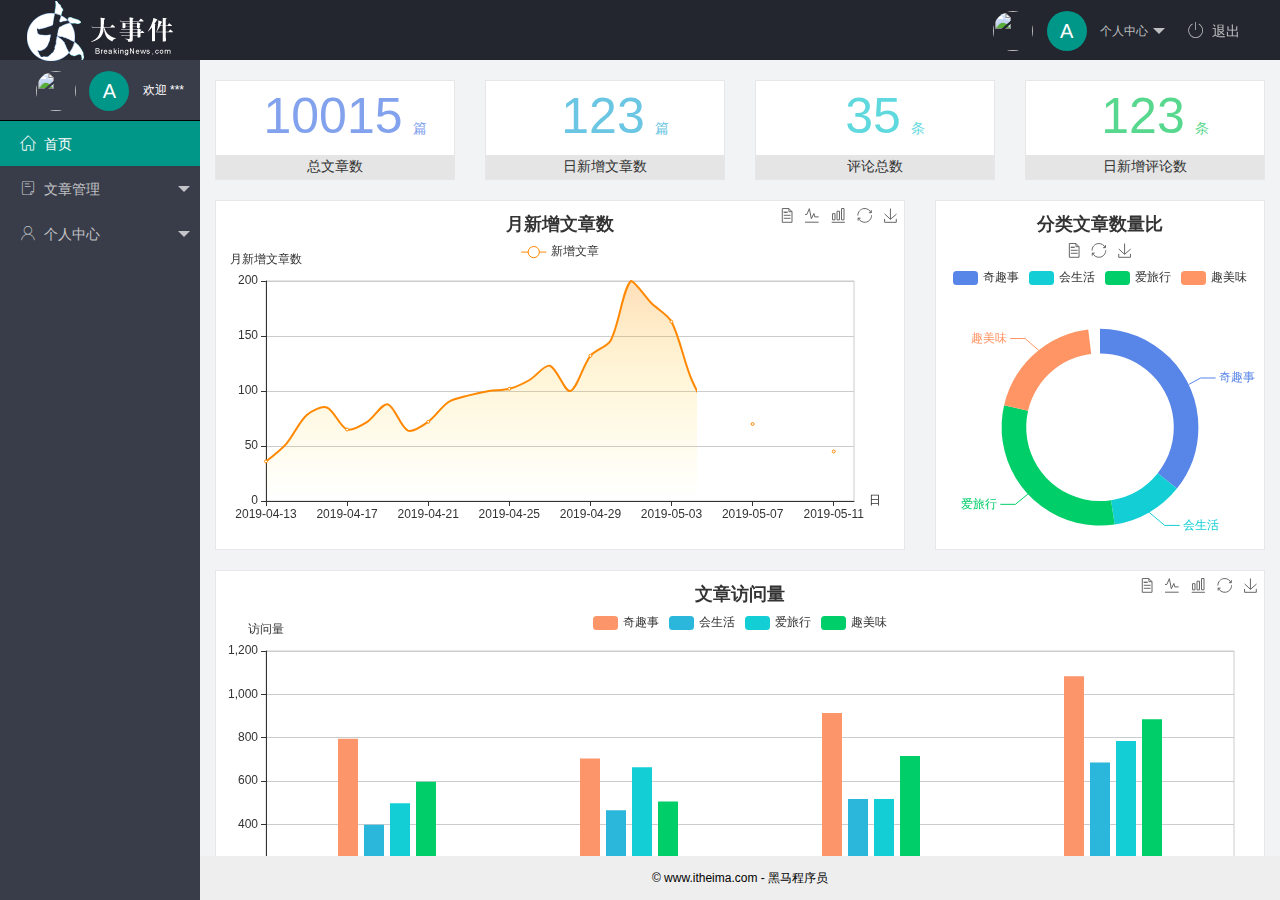
==== index.html @ 0e28cb12 "主页功能完成" ====
<!DOCTYPE html>
<html lang="en">

<head>
    <meta charset="UTF-8">
    <meta name="viewport" content="width=device-width, initial-scale=1.0">
    <title>后台主页</title>
    <link rel="stylesheet" href="/assets/lib/layui/css/layui.css">
    <!-- 导入第三方图标库 -->
    <link rel="stylesheet" href="/assets/fonts/iconfont.css">
    <!-- 本页面的css -->
    <link rel="stylesheet" href="/assets/css/index.css">

</head>

<body class="layui-layout-body">
    <div class="layui-layout layui-layout-admin">
        <div class="layui-header">
            <div class="layui-logo">
                <img src="/assets/images/logo.png" alt="">
            </div>
            <!-- 头部区域（可配合layui已有的水平导航） -->
            <ul class="layui-nav layui-layout-right">
                <li class="layui-nav-item">
                    <!-- 顶部头像 -->
                    <a href="javascript:;" class="userinfo">
                        <img src="http://t.cn/RCzsdCq" class="layui-nav-img">
                        <span class="text-avatar">A</span>
                        个人中心
                    </a>
                    <dl class="layui-nav-child">
                        <dd><a href="">基本资料</a></dd>
                        <dd><a href="">更换头像</a></dd>
                        <dd><a href="">重置密码</a></dd>
                    </dl>
                </li>
                <li class="layui-nav-item"><a href="javascript:;" id="btnLogout"><span class="iconfont icon-tuichu"></span>退出</a></li>
            </ul>
        </div>

        <div class="layui-side layui-bg-black">
            <div class="layui-side-scroll">
                <!-- 侧边栏头像 -->
                <div class="userinfo">
                    <img src="http://t.cn/RCzsdCq" class="layui-nav-img">
                    <span class="text-avatar">A</span>
                    <span id="welcome">欢迎 ***</span>
                </div>
                <!-- 左侧导航区域（可配合layui已有的垂直导航） -->
                <ul class="layui-nav layui-nav-tree" lay-shrink ="all">
                    <li class="layui-nav-item layui-this"><a href="/home/dashboard.html" target="fm"><span class="iconfont icon-home"></span>首页</a></li>
                    <li class="layui-nav-item">
                        <a class="" href="javascript:;"><span class="iconfont icon-16"></span>文章管理</a>
                        <dl class="layui-nav-child">
                            <dd><a href="javascript:;"><i class="layui-icon layui-icon-app"></i> 文章类别</a></dd>
                            <dd><a href="javascript:;"><i class="layui-icon layui-icon-app"></i> 文章列表</a></dd>
                            <dd><a href="javascript:;"><i class="layui-icon layui-icon-app"></i> 发布文章</a></dd>
                        </dl>
                    </li>
                    <li class="layui-nav-item">
                        <a href="javascript:;"><span class="iconfont icon-user"></span>个人中心</a>
                        <dl class="layui-nav-child">
                            <dd><a href="javascript:;"><i class="layui-icon layui-icon-app"></i> 基本资料</a></dd>
                            <dd><a href="javascript:;"><i class="layui-icon layui-icon-app"></i> 更换头像</a></dd>
                            <dd><a href="javascript:;"><i class="layui-icon layui-icon-app"></i> 重置密码</a></dd>
                        </dl>
                    </li>
                </ul>
            </div>
        </div>

        <div class="layui-body">
            <!-- 内容主体区域 -->
            <iframe src="/home/dashboard.html" frameborder="0" name="fm"></iframe>
        </div>

        <div class="layui-footer">
            <!-- 底部固定区域 -->

            © www.itheima.com - 黑马程序员
        </div>
    </div>
    <!-- 引入自己的layui.all.js -->
    <script src="/assets/lib/layui/layui.all.js"></script>
    <!-- 引入jQuery -->
    <script src="/assets/lib/jquery.js"></script>
    <!-- 引入baseAPI.js -->
    <script src="/assets/js/baseAPI.js"></script>
    <!-- 引入本页面的js -->
    <script src="/assets/js/index.js"></script>
</body>

</html>
---- assets/lib/layui/css/layui.css ----
/** layui-v2.5.5 MIT License By https://www.layui.com */
 .layui-inline,img{display:inline-block;vertical-align:middle}h1,h2,h3,h4,h5,h6{font-weight:400}.layui-edge,.layui-header,.layui-inline,.layui-main{position:relative}.layui-body,.layui-edge,.layui-elip{overflow:hidden}.layui-btn,.layui-edge,.layui-inline,img{vertical-align:middle}.layui-btn,.layui-disabled,.layui-icon,.layui-unselect{-moz-user-select:none;-webkit-user-select:none;-ms-user-select:none}.layui-elip,.layui-form-checkbox span,.layui-form-pane .layui-form-label{text-overflow:ellipsis;white-space:nowrap}.layui-breadcrumb,.layui-tree-btnGroup{visibility:hidden}blockquote,body,button,dd,div,dl,dt,form,h1,h2,h3,h4,h5,h6,input,li,ol,p,pre,td,textarea,th,ul{margin:0;padding:0;-webkit-tap-highlight-color:rgba(0,0,0,0)}a:active,a:hover{outline:0}img{border:none}li{list-style:none}table{border-collapse:collapse;border-spacing:0}h4,h5,h6{font-size:100%}button,input,optgroup,option,select,textarea{font-family:inherit;font-size:inherit;font-style:inherit;font-weight:inherit;outline:0}pre{white-space:pre-wrap;white-space:-moz-pre-wrap;white-space:-pre-wrap;white-space:-o-pre-wrap;word-wrap:break-word}body{line-height:24px;font:14px Helvetica Neue,Helvetica,PingFang SC,Tahoma,Arial,sans-serif}hr{height:1px;margin:10px 0;border:0;clear:both}a{color:#333;text-decoration:none}a:hover{color:#777}a cite{font-style:normal;*cursor:pointer}.layui-border-box,.layui-border-box *{box-sizing:border-box}.layui-box,.layui-box *{box-sizing:content-box}.layui-clear{clear:both;*zoom:1}.layui-clear:after{content:'\20';clear:both;*zoom:1;display:block;height:0}.layui-inline{*display:inline;*zoom:1}.layui-edge{display:inline-block;width:0;height:0;border-width:6px;border-style:dashed;border-color:transparent}.layui-edge-top{top:-4px;border-bottom-color:#999;border-bottom-style:solid}.layui-edge-right{border-left-color:#999;border-left-style:solid}.layui-edge-bottom{top:2px;border-top-color:#999;border-top-style:solid}.layui-edge-left{border-right-color:#999;border-right-style:solid}.layui-disabled,.layui-disabled:hover{color:#d2d2d2!important;cursor:not-allowed!important}.layui-circle{border-radius:100%}.layui-show{display:block!important}.layui-hide{display:none!important}@font-face{font-family:layui-icon;src:url(../font/iconfont.eot?v=250);src:url(../font/iconfont.eot?v=250#iefix) format('embedded-opentype'),url(../font/iconfont.woff2?v=250) format('woff2'),url(../font/iconfont.woff?v=250) format('woff'),url(../font/iconfont.ttf?v=250) format('truetype'),url(../font/iconfont.svg?v=250#layui-icon) format('svg')}.layui-icon{font-family:layui-icon!important;font-size:16px;font-style:normal;-webkit-font-smoothing:antialiased;-moz-osx-font-smoothing:grayscale}.layui-icon-reply-fill:before{content:"\e611"}.layui-icon-set-fill:before{content:"\e614"}.layui-icon-menu-fill:before{content:"\e60f"}.layui-icon-search:before{content:"\e615"}.layui-icon-share:before{content:"\e641"}.layui-icon-set-sm:before{content:"\e620"}.layui-icon-engine:before{content:"\e628"}.layui-icon-close:before{content:"\1006"}.layui-icon-close-fill:before{content:"\1007"}.layui-icon-chart-screen:before{content:"\e629"}.layui-icon-star:before{content:"\e600"}.layui-icon-circle-dot:before{content:"\e617"}.layui-icon-chat:before{content:"\e606"}.layui-icon-release:before{content:"\e609"}.layui-icon-list:before{content:"\e60a"}.layui-icon-chart:before{content:"\e62c"}.layui-icon-ok-circle:before{content:"\1005"}.layui-icon-layim-theme:before{content:"\e61b"}.layui-icon-table:before{content:"\e62d"}.layui-icon-right:before{content:"\e602"}.layui-icon-left:before{content:"\e603"}.layui-icon-cart-simple:before{content:"\e698"}.layui-icon-face-cry:before{content:"\e69c"}.layui-icon-face-smile:before{content:"\e6af"}.layui-icon-survey:before{content:"\e6b2"}.layui-icon-tree:before{content:"\e62e"}.layui-icon-upload-circle:before{content:"\e62f"}.layui-icon-add-circle:before{content:"\e61f"}.layui-icon-download-circle:before{content:"\e601"}.layui-icon-templeate-1:before{content:"\e630"}.layui-icon-util:before{content:"\e631"}.layui-icon-face-surprised:before{content:"\e664"}.layui-icon-edit:before{content:"\e642"}.layui-icon-speaker:before{content:"\e645"}.layui-icon-down:before{content:"\e61a"}.layui-icon-file:before{content:"\e621"}.layui-icon-layouts:before{content:"\e632"}.layui-icon-rate-half:before{content:"\e6c9"}.layui-icon-add-circle-fine:before{content:"\e608"}.layui-icon-prev-circle:before{content:"\e633"}.layui-icon-read:before{content:"\e705"}.layui-icon-404:before{content:"\e61c"}.layui-icon-carousel:before{content:"\e634"}.layui-icon-help:before{content:"\e607"}.layui-icon-code-circle:before{content:"\e635"}.layui-icon-water:before{content:"\e636"}.layui-icon-username:before{content:"\e66f"}.layui-icon-find-fill:before{content:"\e670"}.layui-icon-about:before{content:"\e60b"}.layui-icon-location:before{content:"\e715"}.layui-icon-up:before{content:"\e619"}.layui-icon-pause:before{content:"\e651"}.layui-icon-date:before{content:"\e637"}.layui-icon-layim-uploadfile:before{content:"\e61d"}.layui-icon-delete:before{content:"\e640"}.layui-icon-play:before{content:"\e652"}.layui-icon-top:before{content:"\e604"}.layui-icon-friends:before{content:"\e612"}.layui-icon-refresh-3:before{content:"\e9aa"}.layui-icon-ok:before{content:"\e605"}.layui-icon-layer:before{content:"\e638"}.layui-icon-face-smile-fine:before{content:"\e60c"}.layui-icon-dollar:before{content:"\e659"}.layui-icon-group:before{content:"\e613"}.layui-icon-layim-download:before{content:"\e61e"}.layui-icon-picture-fine:before{content:"\e60d"}.layui-icon-link:before{content:"\e64c"}.layui-icon-diamond:before{content:"\e735"}.layui-icon-log:before{content:"\e60e"}.layui-icon-rate-solid:before{content:"\e67a"}.layui-icon-fonts-del:before{content:"\e64f"}.layui-icon-unlink:before{content:"\e64d"}.layui-icon-fonts-clear:before{content:"\e639"}.layui-icon-triangle-r:before{content:"\e623"}.layui-icon-circle:before{content:"\e63f"}.layui-icon-radio:before{content:"\e643"}.layui-icon-align-center:before{content:"\e647"}.layui-icon-align-right:before{content:"\e648"}.layui-icon-align-left:before{content:"\e649"}.layui-icon-loading-1:before{content:"\e63e"}.layui-icon-return:before{content:"\e65c"}.layui-icon-fonts-strong:before{content:"\e62b"}.layui-icon-upload:before{content:"\e67c"}.layui-icon-dialogue:before{content:"\e63a"}.layui-icon-video:before{content:"\e6ed"}.layui-icon-headset:before{content:"\e6fc"}.layui-icon-cellphone-fine:before{content:"\e63b"}.layui-icon-add-1:before{content:"\e654"}.layui-icon-face-smile-b:before{content:"\e650"}.layui-icon-fonts-html:before{content:"\e64b"}.layui-icon-form:before{content:"\e63c"}.layui-icon-cart:before{content:"\e657"}.layui-icon-camera-fill:before{content:"\e65d"}.layui-icon-tabs:before{content:"\e62a"}.layui-icon-fonts-code:before{content:"\e64e"}.layui-icon-fire:before{content:"\e756"}.layui-icon-set:before{content:"\e716"}.layui-icon-fonts-u:before{content:"\e646"}.layui-icon-triangle-d:before{content:"\e625"}.layui-icon-tips:before{content:"\e702"}.layui-icon-picture:before{content:"\e64a"}.layui-icon-more-vertical:before{content:"\e671"}.layui-icon-flag:before{content:"\e66c"}.layui-icon-loading:before{content:"\e63d"}.layui-icon-fonts-i:before{content:"\e644"}.layui-icon-refresh-1:before{content:"\e666"}.layui-icon-rmb:before{content:"\e65e"}.layui-icon-home:before{content:"\e68e"}.layui-icon-user:before{content:"\e770"}.layui-icon-notice:before{content:"\e667"}.layui-icon-login-weibo:before{content:"\e675"}.layui-icon-voice:before{content:"\e688"}.layui-icon-upload-drag:before{content:"\e681"}.layui-icon-login-qq:before{content:"\e676"}.layui-icon-snowflake:before{content:"\e6b1"}.layui-icon-file-b:before{content:"\e655"}.layui-icon-template:before{content:"\e663"}.layui-icon-auz:before{content:"\e672"}.layui-icon-console:before{content:"\e665"}.layui-icon-app:before{content:"\e653"}.layui-icon-prev:before{content:"\e65a"}.layui-icon-website:before{content:"\e7ae"}.layui-icon-next:before{content:"\e65b"}.layui-icon-component:before{content:"\e857"}.layui-icon-more:before{content:"\e65f"}.layui-icon-login-wechat:before{content:"\e677"}.layui-icon-shrink-right:before{content:"\e668"}.layui-icon-spread-left:before{content:"\e66b"}.layui-icon-camera:before{content:"\e660"}.layui-icon-note:before{content:"\e66e"}.layui-icon-refresh:before{content:"\e669"}.layui-icon-female:before{content:"\e661"}.layui-icon-male:before{content:"\e662"}.layui-icon-password:before{content:"\e673"}.layui-icon-senior:before{content:"\e674"}.layui-icon-theme:before{content:"\e66a"}.layui-icon-tread:before{content:"\e6c5"}.layui-icon-praise:before{content:"\e6c6"}.layui-icon-star-fill:before{content:"\e658"}.layui-icon-rate:before{content:"\e67b"}.layui-icon-template-1:before{content:"\e656"}.layui-icon-vercode:before{content:"\e679"}.layui-icon-cellphone:before{content:"\e678"}.layui-icon-screen-full:before{content:"\e622"}.layui-icon-screen-restore:before{content:"\e758"}.layui-icon-cols:before{content:"\e610"}.layui-icon-export:before{content:"\e67d"}.layui-icon-print:before{content:"\e66d"}.layui-icon-slider:before{content:"\e714"}.layui-icon-addition:before{content:"\e624"}.layui-icon-subtraction:before{content:"\e67e"}.layui-icon-service:before{content:"\e626"}.layui-icon-transfer:before{content:"\e691"}.layui-main{width:1140px;margin:0 auto}.layui-header{z-index:1000;height:60px}.layui-header a:hover{transition:all .5s;-webkit-transition:all .5s}.layui-side{position:fixed;left:0;top:0;bottom:0;z-index:999;width:200px;overflow-x:hidden}.layui-side-scroll{position:relative;width:220px;height:100%;overflow-x:hidden}.layui-body{position:absolute;left:200px;right:0;top:0;bottom:0;z-index:998;width:auto;overflow-y:auto;box-sizing:border-box}.layui-layout-body{overflow:hidden}.layui-layout-admin .layui-header{background-color:#23262E}.layui-layout-admin .layui-side{top:60px;width:200px;overflow-x:hidden}.layui-layout-admin .layui-body{position:fixed;top:60px;bottom:44px}.layui-layout-admin .layui-main{width:auto;margin:0 15px}.layui-layout-admin .layui-footer{position:fixed;left:200px;right:0;bottom:0;height:44px;line-height:44px;padding:0 15px;background-color:#eee}.layui-layout-admin .layui-logo{position:absolute;left:0;top:0;width:200px;height:100%;line-height:60px;text-align:center;color:#009688;font-size:16px}.layui-layout-admin .layui-header .layui-nav{background:0 0}.layui-layout-left{position:absolute!important;left:200px;top:0}.layui-layout-right{position:absolute!important;right:0;top:0}.layui-container{position:relative;margin:0 auto;padding:0 15px;box-sizing:border-box}.layui-fluid{position:relative;margin:0 auto;padding:0 15px}.layui-row:after,.layui-row:before{content:'';display:block;clear:both}.layui-col-lg1,.layui-col-lg10,.layui-col-lg11,.layui-col-lg12,.layui-col-lg2,.layui-col-lg3,.layui-col-lg4,.layui-col-lg5,.layui-col-lg6,.layui-col-lg7,.layui-col-lg8,.layui-col-lg9,.layui-col-md1,.layui-col-md10,.layui-col-md11,.layui-col-md12,.layui-col-md2,.layui-col-md3,.layui-col-md4,.layui-col-md5,.layui-col-md6,.layui-col-md7,.layui-col-md8,.layui-col-md9,.layui-col-sm1,.layui-col-sm10,.layui-col-sm11,.layui-col-sm12,.layui-col-sm2,.layui-col-sm3,.layui-col-sm4,.layui-col-sm5,.layui-col-sm6,.layui-col-sm7,.layui-col-sm8,.layui-col-sm9,.layui-col-xs1,.layui-col-xs10,.layui-col-xs11,.layui-col-xs12,.layui-col-xs2,.layui-col-xs3,.layui-col-xs4,.layui-col-xs5,.layui-col-xs6,.layui-col-xs7,.layui-col-xs8,.layui-col-xs9{position:relative;display:block;box-sizing:border-box}.layui-col-xs1,.layui-col-xs10,.layui-col-xs11,.layui-col-xs12,.layui-col-xs2,.layui-col-xs3,.layui-col-xs4,.layui-col-xs5,.layui-col-xs6,.layui-col-xs7,.layui-col-xs8,.layui-col-xs9{float:left}.layui-col-xs1{width:8.33333333%}.layui-col-xs2{width:16.66666667%}.layui-col-xs3{width:25%}.layui-col-xs4{width:33.33333333%}.layui-col-xs5{width:41.66666667%}.layui-col-xs6{width:50%}.layui-col-xs7{width:58.33333333%}.layui-col-xs8{width:66.66666667%}.layui-col-xs9{width:75%}.layui-col-xs10{width:83.33333333%}.layui-col-xs11{width:91.66666667%}.layui-col-xs12{width:100%}.layui-col-xs-offset1{margin-left:8.33333333%}.layui-col-xs-offset2{margin-left:16.66666667%}.layui-col-xs-offset3{margin-left:25%}.layui-col-xs-offset4{margin-left:33.33333333%}.layui-col-xs-offset5{margin-left:41.66666667%}.layui-col-xs-offset6{margin-left:50%}.layui-col-xs-offset7{margin-left:58.33333333%}.layui-col-xs-offset8{margin-left:66.66666667%}.layui-col-xs-offset9{margin-left:75%}.layui-col-xs-offset10{margin-left:83.33333333%}.layui-col-xs-offset11{margin-left:91.66666667%}.layui-col-xs-offset12{margin-left:100%}@media screen and (max-width:768px){.layui-hide-xs{display:none!important}.layui-show-xs-block{display:block!important}.layui-show-xs-inline{display:inline!important}.layui-show-xs-inline-block{display:inline-block!important}}@media screen and (min-width:768px){.layui-container{width:750px}.layui-hide-sm{display:none!important}.layui-show-sm-block{display:block!important}.layui-show-sm-inline{display:inline!important}.layui-show-sm-inline-block{display:inline-block!important}.layui-col-sm1,.layui-col-sm10,.layui-col-sm11,.layui-col-sm12,.layui-col-sm2,.layui-col-sm3,.layui-col-sm4,.layui-col-sm5,.layui-col-sm6,.layui-col-sm7,.layui-col-sm8,.layui-col-sm9{float:left}.layui-col-sm1{width:8.33333333%}.layui-col-sm2{width:16.66666667%}.layui-col-sm3{width:25%}.layui-col-sm4{width:33.33333333%}.layui-col-sm5{width:41.66666667%}.layui-col-sm6{width:50%}.layui-col-sm7{width:58.33333333%}.layui-col-sm8{width:66.66666667%}.layui-col-sm9{width:75%}.layui-col-sm10{width:83.33333333%}.layui-col-sm11{width:91.66666667%}.layui-col-sm12{width:100%}.layui-col-sm-offset1{margin-left:8.33333333%}.layui-col-sm-offset2{margin-left:16.66666667%}.layui-col-sm-offset3{margin-left:25%}.layui-col-sm-offset4{margin-left:33.33333333%}.layui-col-sm-offset5{margin-left:41.66666667%}.layui-col-sm-offset6{margin-left:50%}.layui-col-sm-offset7{margin-left:58.33333333%}.layui-col-sm-offset8{margin-left:66.66666667%}.layui-col-sm-offset9{margin-left:75%}.layui-col-sm-offset10{margin-left:83.33333333%}.layui-col-sm-offset11{margin-left:91.66666667%}.layui-col-sm-offset12{margin-left:100%}}@media screen and (min-width:992px){.layui-container{width:970px}.layui-hide-md{display:none!important}.layui-show-md-block{display:block!important}.layui-show-md-inline{display:inline!important}.layui-show-md-inline-block{display:inline-block!important}.layui-col-md1,.layui-col-md10,.layui-col-md11,.layui-col-md12,.layui-col-md2,.layui-col-md3,.layui-col-md4,.layui-col-md5,.layui-col-md6,.layui-col-md7,.layui-col-md8,.layui-col-md9{float:left}.layui-col-md1{width:8.33333333%}.layui-col-md2{width:16.66666667%}.layui-col-md3{width:25%}.layui-col-md4{width:33.33333333%}.layui-col-md5{width:41.66666667%}.layui-col-md6{width:50%}.layui-col-md7{width:58.33333333%}.layui-col-md8{width:66.66666667%}.layui-col-md9{width:75%}.layui-col-md10{width:83.33333333%}.layui-col-md11{width:91.66666667%}.layui-col-md12{width:100%}.layui-col-md-offset1{margin-left:8.33333333%}.layui-col-md-offset2{margin-left:16.66666667%}.layui-col-md-offset3{margin-left:25%}.layui-col-md-offset4{margin-left:33.33333333%}.layui-col-md-offset5{margin-left:41.66666667%}.layui-col-md-offset6{margin-left:50%}.layui-col-md-offset7{margin-left:58.33333333%}.layui-col-md-offset8{margin-left:66.66666667%}.layui-col-md-offset9{margin-left:75%}.layui-col-md-offset10{margin-left:83.33333333%}.layui-col-md-offset11{margin-left:91.66666667%}.layui-col-md-offset12{margin-left:100%}}@media screen and (min-width:1200px){.layui-container{width:1170px}.layui-hide-lg{display:none!important}.layui-show-lg-block{display:block!important}.layui-show-lg-inline{display:inline!important}.layui-show-lg-inline-block{display:inline-block!important}.layui-col-lg1,.layui-col-lg10,.layui-col-lg11,.layui-col-lg12,.layui-col-lg2,.layui-col-lg3,.layui-col-lg4,.layui-col-lg5,.layui-col-lg6,.layui-col-lg7,.layui-col-lg8,.layui-col-lg9{float:left}.layui-col-lg1{width:8.33333333%}.layui-col-lg2{width:16.66666667%}.layui-col-lg3{width:25%}.layui-col-lg4{width:33.33333333%}.layui-col-lg5{width:41.66666667%}.layui-col-lg6{width:50%}.layui-col-lg7{width:58.33333333%}.layui-col-lg8{width:66.66666667%}.layui-col-lg9{width:75%}.layui-col-lg10{width:83.33333333%}.layui-col-lg11{width:91.66666667%}.layui-col-lg12{width:100%}.layui-col-lg-offset1{margin-left:8.33333333%}.layui-col-lg-offset2{margin-left:16.66666667%}.layui-col-lg-offset3{margin-left:25%}.layui-col-lg-offset4{margin-left:33.33333333%}.layui-col-lg-offset5{margin-left:41.66666667%}.layui-col-lg-offset6{margin-left:50%}.layui-col-lg-offset7{margin-left:58.33333333%}.layui-col-lg-offset8{margin-left:66.66666667%}.layui-col-lg-offset9{margin-left:75%}.layui-col-lg-offset10{margin-left:83.33333333%}.layui-col-lg-offset11{margin-left:91.66666667%}.layui-col-lg-offset12{margin-left:100%}}.layui-col-space1{margin:-.5px}.layui-col-space1>*{padding:.5px}.layui-col-space3{margin:-1.5px}.layui-col-space3>*{padding:1.5px}.layui-col-space5{margin:-2.5px}.layui-col-space5>*{padding:2.5px}.layui-col-space8{margin:-3.5px}.layui-col-space8>*{padding:3.5px}.layui-col-space10{margin:-5px}.layui-col-space10>*{padding:5px}.layui-col-space12{margin:-6px}.layui-col-space12>*{padding:6px}.layui-col-space15{margin:-7.5px}.layui-col-space15>*{padding:7.5px}.layui-col-space18{margin:-9px}.layui-col-space18>*{padding:9px}.layui-col-space20{margin:-10px}.layui-col-space20>*{padding:10px}.layui-col-space22{margin:-11px}.layui-col-space22>*{padding:11px}.layui-col-space25{margin:-12.5px}.layui-col-space25>*{padding:12.5px}.layui-col-space30{margin:-15px}.layui-col-space30>*{padding:15px}.layui-btn,.layui-input,.layui-select,.layui-textarea,.layui-upload-button{outline:0;-webkit-appearance:none;transition:all .3s;-webkit-transition:all .3s;box-sizing:border-box}.layui-elem-quote{margin-bottom:10px;padding:15px;line-height:22px;border-left:5px solid #009688;border-radius:0 2px 2px 0;background-color:#f2f2f2}.layui-quote-nm{border-style:solid;border-width:1px 1px 1px 5px;background:0 0}.layui-elem-field{margin-bottom:10px;padding:0;border-width:1px;border-style:solid}.layui-elem-field legend{margin-left:20px;padding:0 10px;font-size:20px;font-weight:300}.layui-field-title{margin:10px 0 20px;border-width:1px 0 0}.layui-field-box{padding:10px 15px}.layui-field-title .layui-field-box{padding:10px 0}.layui-progress{position:relative;height:6px;border-radius:20px;background-color:#e2e2e2}.layui-progress-bar{position:absolute;left:0;top:0;width:0;max-width:100%;height:6px;border-radius:20px;text-align:right;background-color:#5FB878;transition:all .3s;-webkit-transition:all .3s}.layui-progress-big,.layui-progress-big .layui-progress-bar{height:18px;line-height:18px}.layui-progress-text{position:relative;top:-20px;line-height:18px;font-size:12px;color:#666}.layui-progress-big .layui-progress-text{position:static;padding:0 10px;color:#fff}.layui-collapse{border-width:1px;border-style:solid;border-radius:2px}.layui-colla-content,.layui-colla-item{border-top-width:1px;border-top-style:solid}.layui-colla-item:first-child{border-top:none}.layui-colla-title{position:relative;height:42px;line-height:42px;padding:0 15px 0 35px;color:#333;background-color:#f2f2f2;cursor:pointer;font-size:14px;overflow:hidden}.layui-colla-content{display:none;padding:10px 15px;line-height:22px;color:#666}.layui-colla-icon{position:absolute;left:15px;top:0;font-size:14px}.layui-card{margin-bottom:15px;border-radius:2px;background-color:#fff;box-shadow:0 1px 2px 0 rgba(0,0,0,.05)}.layui-card:last-child{margin-bottom:0}.layui-card-header{position:relative;height:42px;line-height:42px;padding:0 15px;border-bottom:1px solid #f6f6f6;color:#333;border-radius:2px 2px 0 0;font-size:14px}.layui-bg-black,.layui-bg-blue,.layui-bg-cyan,.layui-bg-green,.layui-bg-orange,.layui-bg-red{color:#fff!important}.layui-card-body{position:relative;padding:10px 15px;line-height:24px}.layui-card-body[pad15]{padding:15px}.layui-card-body[pad20]{padding:20px}.layui-card-body .layui-table{margin:5px 0}.layui-card .layui-tab{margin:0}.layui-panel-window{position:relative;padding:15px;border-radius:0;border-top:5px solid #E6E6E6;background-color:#fff}.layui-auxiliar-moving{position:fixed;left:0;right:0;top:0;bottom:0;width:100%;height:100%;background:0 0;z-index:9999999999}.layui-form-label,.layui-form-mid,.layui-form-select,.layui-input-block,.layui-input-inline,.layui-textarea{position:relative}.layui-bg-red{background-color:#FF5722!important}.layui-bg-orange{background-color:#FFB800!important}.layui-bg-green{background-color:#009688!important}.layui-bg-cyan{background-color:#2F4056!important}.layui-bg-blue{background-color:#1E9FFF!important}.layui-bg-black{background-color:#393D49!important}.layui-bg-gray{background-color:#eee!important;color:#666!important}.layui-badge-rim,.layui-colla-content,.layui-colla-item,.layui-collapse,.layui-elem-field,.layui-form-pane .layui-form-item[pane],.layui-form-pane .layui-form-label,.layui-input,.layui-layedit,.layui-layedit-tool,.layui-quote-nm,.layui-select,.layui-tab-bar,.layui-tab-card,.layui-tab-title,.layui-tab-title .layui-this:after,.layui-textarea{border-color:#e6e6e6}.layui-timeline-item:before,hr{background-color:#e6e6e6}.layui-text{line-height:22px;font-size:14px;color:#666}.layui-text h1,.layui-text h2,.layui-text h3{font-weight:500;color:#333}.layui-text h1{font-size:30px}.layui-text h2{font-size:24px}.layui-text h3{font-size:18px}.layui-text a:not(.layui-btn){color:#01AAED}.layui-text a:not(.layui-btn):hover{text-decoration:underline}.layui-text ul{padding:5px 0 5px 15px}.layui-text ul li{margin-top:5px;list-style-type:disc}.layui-text em,.layui-word-aux{color:#999!important;padding:0 5px!important}.layui-btn{display:inline-block;height:38px;line-height:38px;padding:0 18px;background-color:#009688;color:#fff;white-space:nowrap;text-align:center;font-size:14px;border:none;border-radius:2px;cursor:pointer}.layui-btn:hover{opacity:.8;filter:alpha(opacity=80);color:#fff}.layui-btn:active{opacity:1;filter:alpha(opacity=100)}.layui-btn+.layui-btn{margin-left:10px}.layui-btn-container{font-size:0}.layui-btn-container .layui-btn{margin-right:10px;margin-bottom:10px}.layui-btn-container .layui-btn+.layui-btn{margin-left:0}.layui-table .layui-btn-container .layui-btn{margin-bottom:9px}.layui-btn-radius{border-radius:100px}.layui-btn .layui-icon{margin-right:3px;font-size:18px;vertical-align:bottom;vertical-align:middle\9}.layui-btn-primary{border:1px solid #C9C9C9;background-color:#fff;color:#555}.layui-btn-primary:hover{border-color:#009688;color:#333}.layui-btn-normal{background-color:#1E9FFF}.layui-btn-warm{background-color:#FFB800}.layui-btn-danger{background-color:#FF5722}.layui-btn-checked{background-color:#5FB878}.layui-btn-disabled,.layui-btn-disabled:active,.layui-btn-disabled:hover{border:1px solid #e6e6e6;background-color:#FBFBFB;color:#C9C9C9;cursor:not-allowed;opacity:1}.layui-btn-lg{height:44px;line-height:44px;padding:0 25px;font-size:16px}.layui-btn-sm{height:30px;line-height:30px;padding:0 10px;font-size:12px}.layui-btn-sm i{font-size:16px!important}.layui-btn-xs{height:22px;line-height:22px;padding:0 5px;font-size:12px}.layui-btn-xs i{font-size:14px!important}.layui-btn-group{display:inline-block;vertical-align:middle;font-size:0}.layui-btn-group .layui-btn{margin-left:0!important;margin-right:0!important;border-left:1px solid rgba(255,255,255,.5);border-radius:0}.layui-btn-group .layui-btn-primary{border-left:none}.layui-btn-group .layui-btn-primary:hover{border-color:#C9C9C9;color:#009688}.layui-btn-group .layui-btn:first-child{border-left:none;border-radius:2px 0 0 2px}.layui-btn-group .layui-btn-primary:first-child{border-left:1px solid #c9c9c9}.layui-btn-group .layui-btn:last-child{border-radius:0 2px 2px 0}.layui-btn-group .layui-btn+.layui-btn{margin-left:0}.layui-btn-group+.layui-btn-group{margin-left:10px}.layui-btn-fluid{width:100%}.layui-input,.layui-select,.layui-textarea{height:38px;line-height:1.3;line-height:38px\9;border-width:1px;border-style:solid;background-color:#fff;border-radius:2px}.layui-input::-webkit-input-placeholder,.layui-select::-webkit-input-placeholder,.layui-textarea::-webkit-input-placeholder{line-height:1.3}.layui-input,.layui-textarea{display:block;width:100%;padding-left:10px}.layui-input:hover,.layui-textarea:hover{border-color:#D2D2D2!important}.layui-input:focus,.layui-textarea:focus{border-color:#C9C9C9!important}.layui-textarea{min-height:100px;height:auto;line-height:20px;padding:6px 10px;resize:vertical}.layui-select{padding:0 10px}.layui-form input[type=checkbox],.layui-form input[type=radio],.layui-form select{display:none}.layui-form [lay-ignore]{display:initial}.layui-form-item{margin-bottom:15px;clear:both;*zoom:1}.layui-form-item:after{content:'\20';clear:both;*zoom:1;display:block;height:0}.layui-form-label{float:left;display:block;padding:9px 15px;width:80px;font-weight:400;line-height:20px;text-align:right}.layui-form-label-col{display:block;float:none;padding:9px 0;line-height:20px;text-align:left}.layui-form-item .layui-inline{margin-bottom:5px;margin-right:10px}.layui-input-block{margin-left:110px;min-height:36px}.layui-input-inline{display:inline-block;vertical-align:middle}.layui-form-item .layui-input-inline{float:left;width:190px;margin-right:10px}.layui-form-text .layui-input-inline{width:auto}.layui-form-mid{float:left;display:block;padding:9px 0!important;line-height:20px;margin-right:10px}.layui-form-danger+.layui-form-select .layui-input,.layui-form-danger:focus{border-color:#FF5722!important}.layui-form-select .layui-input{padding-right:30px;cursor:pointer}.layui-form-select .layui-edge{position:absolute;right:10px;top:50%;margin-top:-3px;cursor:pointer;border-width:6px;border-top-color:#c2c2c2;border-top-style:solid;transition:all .3s;-webkit-transition:all .3s}.layui-form-select dl{display:none;position:absolute;left:0;top:42px;padding:5px 0;z-index:899;min-width:100%;border:1px solid #d2d2d2;max-height:300px;overflow-y:auto;background-color:#fff;border-radius:2px;box-shadow:0 2px 4px rgba(0,0,0,.12);box-sizing:border-box}.layui-form-select dl dd,.layui-form-select dl dt{padding:0 10px;line-height:36px;white-space:nowrap;overflow:hidden;text-overflow:ellipsis}.layui-form-select dl dt{font-size:12px;color:#999}.layui-form-select dl dd{cursor:pointer}.layui-form-select dl dd:hover{background-color:#f2f2f2;-webkit-transition:.5s all;transition:.5s all}.layui-form-select .layui-select-group dd{padding-left:20px}.layui-form-select dl dd.layui-select-tips{padding-left:10px!important;color:#999}.layui-form-select dl dd.layui-this{background-color:#5FB878;color:#fff}.layui-form-checkbox,.layui-form-select dl dd.layui-disabled{background-color:#fff}.layui-form-selected dl{display:block}.layui-form-checkbox,.layui-form-checkbox *,.layui-form-switch{display:inline-block;vertical-align:middle}.layui-form-selected .layui-edge{margin-top:-9px;-webkit-transform:rotate(180deg);transform:rotate(180deg);margin-top:-3px\9}:root .layui-form-selected .layui-edge{margin-top:-9px\0/IE9}.layui-form-selectup dl{top:auto;bottom:42px}.layui-select-none{margin:5px 0;text-align:center;color:#999}.layui-select-disabled .layui-disabled{border-color:#eee!important}.layui-select-disabled .layui-edge{border-top-color:#d2d2d2}.layui-form-checkbox{position:relative;height:30px;line-height:30px;margin-right:10px;padding-right:30px;cursor:pointer;font-size:0;-webkit-transition:.1s linear;transition:.1s linear;box-sizing:border-box}.layui-form-checkbox span{padding:0 10px;height:100%;font-size:14px;border-radius:2px 0 0 2px;background-color:#d2d2d2;color:#fff;overflow:hidden}.layui-form-checkbox:hover span{background-color:#c2c2c2}.layui-form-checkbox i{position:absolute;right:0;top:0;width:30px;height:28px;border:1px solid #d2d2d2;border-left:none;border-radius:0 2px 2px 0;color:#fff;font-size:20px;text-align:center}.layui-form-checkbox:hover i{border-color:#c2c2c2;color:#c2c2c2}.layui-form-checked,.layui-form-checked:hover{border-color:#5FB878}.layui-form-checked span,.layui-form-checked:hover span{background-color:#5FB878}.layui-form-checked i,.layui-form-checked:hover i{color:#5FB878}.layui-form-item .layui-form-checkbox{margin-top:4px}.layui-form-checkbox[lay-skin=primary]{height:auto!important;line-height:normal!important;min-width:18px;min-height:18px;border:none!important;margin-right:0;padding-left:28px;padding-right:0;background:0 0}.layui-form-checkbox[lay-skin=primary] span{padding-left:0;padding-right:15px;line-height:18px;background:0 0;color:#666}.layui-form-checkbox[lay-skin=primary] i{right:auto;left:0;width:16px;height:16px;line-height:16px;border:1px solid #d2d2d2;font-size:12px;border-radius:2px;background-color:#fff;-webkit-transition:.1s linear;transition:.1s linear}.layui-form-checkbox[lay-skin=primary]:hover i{border-color:#5FB878;color:#fff}.layui-form-checked[lay-skin=primary] i{border-color:#5FB878!important;background-color:#5FB878;color:#fff}.layui-checkbox-disbaled[lay-skin=primary] span{background:0 0!important;color:#c2c2c2}.layui-checkbox-disbaled[lay-skin=primary]:hover i{border-color:#d2d2d2}.layui-form-item .layui-form-checkbox[lay-skin=primary]{margin-top:10px}.layui-form-switch{position:relative;height:22px;line-height:22px;min-width:35px;padding:0 5px;margin-top:8px;border:1px solid #d2d2d2;border-radius:20px;cursor:pointer;background-color:#fff;-webkit-transition:.1s linear;transition:.1s linear}.layui-form-switch i{position:absolute;left:5px;top:3px;width:16px;height:16px;border-radius:20px;background-color:#d2d2d2;-webkit-transition:.1s linear;transition:.1s linear}.layui-form-switch em{position:relative;top:0;width:25px;margin-left:21px;padding:0!important;text-align:center!important;color:#999!important;font-style:normal!important;font-size:12px}.layui-form-onswitch{border-color:#5FB878;background-color:#5FB878}.layui-checkbox-disbaled,.layui-checkbox-disbaled i{border-color:#e2e2e2!important}.layui-form-onswitch i{left:100%;margin-left:-21px;background-color:#fff}.layui-form-onswitch em{margin-left:5px;margin-right:21px;color:#fff!important}.layui-checkbox-disbaled span{background-color:#e2e2e2!important}.layui-checkbox-disbaled:hover i{color:#fff!important}[lay-radio]{display:none}.layui-form-radio,.layui-form-radio *{display:inline-block;vertical-align:middle}.layui-form-radio{line-height:28px;margin:6px 10px 0 0;padding-right:10px;cursor:pointer;font-size:0}.layui-form-radio *{font-size:14px}.layui-form-radio>i{margin-right:8px;font-size:22px;color:#c2c2c2}.layui-form-radio>i:hover,.layui-form-radioed>i{color:#5FB878}.layui-radio-disbaled>i{color:#e2e2e2!important}.layui-form-pane .layui-form-label{width:110px;padding:8px 15px;height:38px;line-height:20px;border-width:1px;border-style:solid;border-radius:2px 0 0 2px;text-align:center;background-color:#FBFBFB;overflow:hidden;box-sizing:border-box}.layui-form-pane .layui-input-inline{margin-left:-1px}.layui-form-pane .layui-input-block{margin-left:110px;left:-1px}.layui-form-pane .layui-input{border-radius:0 2px 2px 0}.layui-form-pane .layui-form-text .layui-form-label{float:none;width:100%;border-radius:2px;box-sizing:border-box;text-align:left}.layui-form-pane .layui-form-text .layui-input-inline{display:block;margin:0;top:-1px;clear:both}.layui-form-pane .layui-form-text .layui-input-block{margin:0;left:0;top:-1px}.layui-form-pane .layui-form-text .layui-textarea{min-height:100px;border-radius:0 0 2px 2px}.layui-form-pane .layui-form-checkbox{margin:4px 0 4px 10px}.layui-form-pane .layui-form-radio,.layui-form-pane .layui-form-switch{margin-top:6px;margin-left:10px}.layui-form-pane .layui-form-item[pane]{position:relative;border-width:1px;border-style:solid}.layui-form-pane .layui-form-item[pane] .layui-form-label{position:absolute;left:0;top:0;height:100%;border-width:0 1px 0 0}.layui-form-pane .layui-form-item[pane] .layui-input-inline{margin-left:110px}@media screen and (max-width:450px){.layui-form-item .layui-form-label{text-overflow:ellipsis;overflow:hidden;white-space:nowrap}.layui-form-item .layui-inline{display:block;margin-right:0;margin-bottom:20px;clear:both}.layui-form-item .layui-inline:after{content:'\20';clear:both;display:block;height:0}.layui-form-item .layui-input-inline{display:block;float:none;left:-3px;width:auto;margin:0 0 10px 112px}.layui-form-item .layui-input-inline+.layui-form-mid{margin-left:110px;top:-5px;padding:0}.layui-form-item .layui-form-checkbox{margin-right:5px;margin-bottom:5px}}.layui-layedit{border-width:1px;border-style:solid;border-radius:2px}.layui-layedit-tool{padding:3px 5px;border-bottom-width:1px;border-bottom-style:solid;font-size:0}.layedit-tool-fixed{position:fixed;top:0;border-top:1px solid #e2e2e2}.layui-layedit-tool .layedit-tool-mid,.layui-layedit-tool .layui-icon{display:inline-block;vertical-align:middle;text-align:center;font-size:14px}.layui-layedit-tool .layui-icon{position:relative;width:32px;height:30px;line-height:30px;margin:3px 5px;color:#777;cursor:pointer;border-radius:2px}.layui-layedit-tool .layui-icon:hover{color:#393D49}.layui-layedit-tool .layui-icon:active{color:#000}.layui-layedit-tool .layedit-tool-active{background-color:#e2e2e2;color:#000}.layui-layedit-tool .layui-disabled,.layui-layedit-tool .layui-disabled:hover{color:#d2d2d2;cursor:not-allowed}.layui-layedit-tool .layedit-tool-mid{width:1px;height:18px;margin:0 10px;background-color:#d2d2d2}.layedit-tool-html{width:50px!important;font-size:30px!important}.layedit-tool-b,.layedit-tool-code,.layedit-tool-help{font-size:16px!important}.layedit-tool-d,.layedit-tool-face,.layedit-tool-image,.layedit-tool-unlink{font-size:18px!important}.layedit-tool-image input{position:absolute;font-size:0;left:0;top:0;width:100%;height:100%;opacity:.01;filter:Alpha(opacity=1);cursor:pointer}.layui-layedit-iframe iframe{display:block;width:100%}#LAY_layedit_code{overflow:hidden}.layui-laypage{display:inline-block;*display:inline;*zoom:1;vertical-align:middle;margin:10px 0;font-size:0}.layui-laypage>a:first-child,.layui-laypage>a:first-child em{border-radius:2px 0 0 2px}.layui-laypage>a:last-child,.layui-laypage>a:last-child em{border-radius:0 2px 2px 0}.layui-laypage>:first-child{margin-left:0!important}.layui-laypage>:last-child{margin-right:0!important}.layui-laypage a,.layui-laypage button,.layui-laypage input,.layui-laypage select,.layui-laypage span{border:1px solid #e2e2e2}.layui-laypage a,.layui-laypage span{display:inline-block;*display:inline;*zoom:1;vertical-align:middle;padding:0 15px;height:28px;line-height:28px;margin:0 -1px 5px 0;background-color:#fff;color:#333;font-size:12px}.layui-flow-more a *,.layui-laypage input,.layui-table-view select[lay-ignore]{display:inline-block}.layui-laypage a:hover{color:#009688}.layui-laypage em{font-style:normal}.layui-laypage .layui-laypage-spr{color:#999;font-weight:700}.layui-laypage a{text-decoration:none}.layui-laypage .layui-laypage-curr{position:relative}.layui-laypage .layui-laypage-curr em{position:relative;color:#fff}.layui-laypage .layui-laypage-curr .layui-laypage-em{position:absolute;left:-1px;top:-1px;padding:1px;width:100%;height:100%;background-color:#009688}.layui-laypage-em{border-radius:2px}.layui-laypage-next em,.layui-laypage-prev em{font-family:Sim sun;font-size:16px}.layui-laypage .layui-laypage-count,.layui-laypage .layui-laypage-limits,.layui-laypage .layui-laypage-refresh,.layui-laypage .layui-laypage-skip{margin-left:10px;margin-right:10px;padding:0;border:none}.layui-laypage .layui-laypage-limits,.layui-laypage .layui-laypage-refresh{vertical-align:top}.layui-laypage .layui-laypage-refresh i{font-size:18px;cursor:pointer}.layui-laypage select{height:22px;padding:3px;border-radius:2px;cursor:pointer}.layui-laypage .layui-laypage-skip{height:30px;line-height:30px;color:#999}.layui-laypage button,.layui-laypage input{height:30px;line-height:30px;border-radius:2px;vertical-align:top;background-color:#fff;box-sizing:border-box}.layui-laypage input{width:40px;margin:0 10px;padding:0 3px;text-align:center}.layui-laypage input:focus,.layui-laypage select:focus{border-color:#009688!important}.layui-laypage button{margin-left:10px;padding:0 10px;cursor:pointer}.layui-table,.layui-table-view{margin:10px 0}.layui-flow-more{margin:10px 0;text-align:center;color:#999;font-size:14px}.layui-flow-more a{height:32px;line-height:32px}.layui-flow-more a *{vertical-align:top}.layui-flow-more a cite{padding:0 20px;border-radius:3px;background-color:#eee;color:#333;font-style:normal}.layui-flow-more a cite:hover{opacity:.8}.layui-flow-more a i{font-size:30px;color:#737383}.layui-table{width:100%;background-color:#fff;color:#666}.layui-table tr{transition:all .3s;-webkit-transition:all .3s}.layui-table th{text-align:left;font-weight:400}.layui-table tbody tr:hover,.layui-table thead tr,.layui-table-click,.layui-table-header,.layui-table-hover,.layui-table-mend,.layui-table-patch,.layui-table-tool,.layui-table-total,.layui-table-total tr,.layui-table[lay-even] tr:nth-child(even){background-color:#f2f2f2}.layui-table td,.layui-table th,.layui-table-col-set,.layui-table-fixed-r,.layui-table-grid-down,.layui-table-header,.layui-table-page,.layui-table-tips-main,.layui-table-tool,.layui-table-total,.layui-table-view,.layui-table[lay-skin=line],.layui-table[lay-skin=row]{border-width:1px;border-style:solid;border-color:#e6e6e6}.layui-table td,.layui-table th{position:relative;padding:9px 15px;min-height:20px;line-height:20px;font-size:14px}.layui-table[lay-skin=line] td,.layui-table[lay-skin=line] th{border-width:0 0 1px}.layui-table[lay-skin=row] td,.layui-table[lay-skin=row] th{border-width:0 1px 0 0}.layui-table[lay-skin=nob] td,.layui-table[lay-skin=nob] th{border:none}.layui-table img{max-width:100px}.layui-table[lay-size=lg] td,.layui-table[lay-size=lg] th{padding:15px 30px}.layui-table-view .layui-table[lay-size=lg] .layui-table-cell{height:40px;line-height:40px}.layui-table[lay-size=sm] td,.layui-table[lay-size=sm] th{font-size:12px;padding:5px 10px}.layui-table-view .layui-table[lay-size=sm] .layui-table-cell{height:20px;line-height:20px}.layui-table[lay-data]{display:none}.layui-table-box{position:relative;overflow:hidden}.layui-table-view .layui-table{position:relative;width:auto;margin:0}.layui-table-view .layui-table[lay-skin=line]{border-width:0 1px 0 0}.layui-table-view .layui-table[lay-skin=row]{border-width:0 0 1px}.layui-table-view .layui-table td,.layui-table-view .layui-table th{padding:5px 0;border-top:none;border-left:none}.layui-table-view .layui-table th.layui-unselect .layui-table-cell span{cursor:pointer}.layui-table-view .layui-table td{cursor:default}.layui-table-view .layui-table td[data-edit=text]{cursor:text}.layui-table-view .layui-form-checkbox[lay-skin=primary] i{width:18px;height:18px}.layui-table-view .layui-form-radio{line-height:0;padding:0}.layui-table-view .layui-form-radio>i{margin:0;font-size:20px}.layui-table-init{position:absolute;left:0;top:0;width:100%;height:100%;text-align:center;z-index:110}.layui-table-init .layui-icon{position:absolute;left:50%;top:50%;margin:-15px 0 0 -15px;font-size:30px;color:#c2c2c2}.layui-table-header{border-width:0 0 1px;overflow:hidden}.layui-table-header .layui-table{margin-bottom:-1px}.layui-table-tool .layui-inline[lay-event]{position:relative;width:26px;height:26px;padding:5px;line-height:16px;margin-right:10px;text-align:center;color:#333;border:1px solid #ccc;cursor:pointer;-webkit-transition:.5s all;transition:.5s all}.layui-table-tool .layui-inline[lay-event]:hover{border:1px solid #999}.layui-table-tool-temp{padding-right:120px}.layui-table-tool-self{position:absolute;right:17px;top:10px}.layui-table-tool .layui-table-tool-self .layui-inline[lay-event]{margin:0 0 0 10px}.layui-table-tool-panel{position:absolute;top:29px;left:-1px;padding:5px 0;min-width:150px;min-height:40px;border:1px solid #d2d2d2;text-align:left;overflow-y:auto;background-color:#fff;box-shadow:0 2px 4px rgba(0,0,0,.12)}.layui-table-cell,.layui-table-tool-panel li{overflow:hidden;text-overflow:ellipsis;white-space:nowrap}.layui-table-tool-panel li{padding:0 10px;line-height:30px;-webkit-transition:.5s all;transition:.5s all}.layui-table-tool-panel li .layui-form-checkbox[lay-skin=primary]{width:100%;padding-left:28px}.layui-table-tool-panel li:hover{background-color:#f2f2f2}.layui-table-tool-panel li .layui-form-checkbox[lay-skin=primary] i{position:absolute;left:0;top:0}.layui-table-tool-panel li .layui-form-checkbox[lay-skin=primary] span{padding:0}.layui-table-tool .layui-table-tool-self .layui-table-tool-panel{left:auto;right:-1px}.layui-table-col-set{position:absolute;right:0;top:0;width:20px;height:100%;border-width:0 0 0 1px;background-color:#fff}.layui-table-sort{width:10px;height:20px;margin-left:5px;cursor:pointer!important}.layui-table-sort .layui-edge{position:absolute;left:5px;border-width:5px}.layui-table-sort .layui-table-sort-asc{top:3px;border-top:none;border-bottom-style:solid;border-bottom-color:#b2b2b2}.layui-table-sort .layui-table-sort-asc:hover{border-bottom-color:#666}.layui-table-sort .layui-table-sort-desc{bottom:5px;border-bottom:none;border-top-style:solid;border-top-color:#b2b2b2}.layui-table-sort .layui-table-sort-desc:hover{border-top-color:#666}.layui-table-sort[lay-sort=asc] .layui-table-sort-asc{border-bottom-color:#000}.layui-table-sort[lay-sort=desc] .layui-table-sort-desc{border-top-color:#000}.layui-table-cell{height:28px;line-height:28px;padding:0 15px;position:relative;box-sizing:border-box}.layui-table-cell .layui-form-checkbox[lay-skin=primary]{top:-1px;padding:0}.layui-table-cell .layui-table-link{color:#01AAED}.laytable-cell-checkbox,.laytable-cell-numbers,.laytable-cell-radio,.laytable-cell-space{padding:0;text-align:center}.layui-table-body{position:relative;overflow:auto;margin-right:-1px;margin-bottom:-1px}.layui-table-body .layui-none{line-height:26px;padding:15px;text-align:center;color:#999}.layui-table-fixed{position:absolute;left:0;top:0;z-index:101}.layui-table-fixed .layui-table-body{overflow:hidden}.layui-table-fixed-l{box-shadow:0 -1px 8px rgba(0,0,0,.08)}.layui-table-fixed-r{left:auto;right:-1px;border-width:0 0 0 1px;box-shadow:-1px 0 8px rgba(0,0,0,.08)}.layui-table-fixed-r .layui-table-header{position:relative;overflow:visible}.layui-table-mend{position:absolute;right:-49px;top:0;height:100%;width:50px}.layui-table-tool{position:relative;z-index:890;width:100%;min-height:50px;line-height:30px;padding:10px 15px;border-width:0 0 1px}.layui-table-tool .layui-btn-container{margin-bottom:-10px}.layui-table-page,.layui-table-total{border-width:1px 0 0;margin-bottom:-1px;overflow:hidden}.layui-table-page{position:relative;width:100%;padding:7px 7px 0;height:41px;font-size:12px;white-space:nowrap}.layui-table-page>div{height:26px}.layui-table-page .layui-laypage{margin:0}.layui-table-page .layui-laypage a,.layui-table-page .layui-laypage span{height:26px;line-height:26px;margin-bottom:10px;border:none;background:0 0}.layui-table-page .layui-laypage a,.layui-table-page .layui-laypage span.layui-laypage-curr{padding:0 12px}.layui-table-page .layui-laypage span{margin-left:0;padding:0}.layui-table-page .layui-laypage .layui-laypage-prev{margin-left:-7px!important}.layui-table-page .layui-laypage .layui-laypage-curr .layui-laypage-em{left:0;top:0;padding:0}.layui-table-page .layui-laypage button,.layui-table-page .layui-laypage input{height:26px;line-height:26px}.layui-table-page .layui-laypage input{width:40px}.layui-table-page .layui-laypage button{padding:0 10px}.layui-table-page select{height:18px}.layui-table-patch .layui-table-cell{padding:0;width:30px}.layui-table-edit{position:absolute;left:0;top:0;width:100%;height:100%;padding:0 14px 1px;border-radius:0;box-shadow:1px 1px 20px rgba(0,0,0,.15)}.layui-table-edit:focus{border-color:#5FB878!important}select.layui-table-edit{padding:0 0 0 10px;border-color:#C9C9C9}.layui-table-view .layui-form-checkbox,.layui-table-view .layui-form-radio,.layui-table-view .layui-form-switch{top:0;margin:0;box-sizing:content-box}.layui-table-view .layui-form-checkbox{top:-1px;height:26px;line-height:26px}.layui-table-view .layui-form-checkbox i{height:26px}.layui-table-grid .layui-table-cell{overflow:visible}.layui-table-grid-down{position:absolute;top:0;right:0;width:26px;height:100%;padding:5px 0;border-width:0 0 0 1px;text-align:center;background-color:#fff;color:#999;cursor:pointer}.layui-table-grid-down .layui-icon{position:absolute;top:50%;left:50%;margin:-8px 0 0 -8px}.layui-table-grid-down:hover{background-color:#fbfbfb}body .layui-table-tips .layui-layer-content{background:0 0;padding:0;box-shadow:0 1px 6px rgba(0,0,0,.12)}.layui-table-tips-main{margin:-44px 0 0 -1px;max-height:150px;padding:8px 15px;font-size:14px;overflow-y:scroll;background-color:#fff;color:#666}.layui-table-tips-c{position:absolute;right:-3px;top:-13px;width:20px;height:20px;padding:3px;cursor:pointer;background-color:#666;border-radius:50%;color:#fff}.layui-table-tips-c:hover{background-color:#777}.layui-table-tips-c:before{position:relative;right:-2px}.layui-upload-file{display:none!important;opacity:.01;filter:Alpha(opacity=1)}.layui-upload-drag,.layui-upload-form,.layui-upload-wrap{display:inline-block}.layui-upload-list{margin:10px 0}.layui-upload-choose{padding:0 10px;color:#999}.layui-upload-drag{position:relative;padding:30px;border:1px dashed #e2e2e2;background-color:#fff;text-align:center;cursor:pointer;color:#999}.layui-upload-drag .layui-icon{font-size:50px;color:#009688}.layui-upload-drag[lay-over]{border-color:#009688}.layui-upload-iframe{position:absolute;width:0;height:0;border:0;visibility:hidden}.layui-upload-wrap{position:relative;vertical-align:middle}.layui-upload-wrap .layui-upload-file{display:block!important;position:absolute;left:0;top:0;z-index:10;font-size:100px;width:100%;height:100%;opacity:.01;filter:Alpha(opacity=1);cursor:pointer}.layui-transfer-active,.layui-transfer-box{display:inline-block;vertical-align:middle}.layui-transfer-box,.layui-transfer-header,.layui-transfer-search{border-width:0;border-style:solid;border-color:#e6e6e6}.layui-transfer-box{position:relative;border-width:1px;width:200px;height:360px;border-radius:2px;background-color:#fff}.layui-transfer-box .layui-form-checkbox{width:100%;margin:0!important}.layui-transfer-header{height:38px;line-height:38px;padding:0 10px;border-bottom-width:1px}.layui-transfer-search{position:relative;padding:10px;border-bottom-width:1px}.layui-transfer-search .layui-input{height:32px;padding-left:30px;font-size:12px}.layui-transfer-search .layui-icon-search{position:absolute;left:20px;top:50%;margin-top:-8px;color:#666}.layui-transfer-active{margin:0 15px}.layui-transfer-active .layui-btn{display:block;margin:0;padding:0 15px;background-color:#5FB878;border-color:#5FB878;color:#fff}.layui-transfer-active .layui-btn-disabled{background-color:#FBFBFB;border-color:#e6e6e6;color:#C9C9C9}.layui-transfer-active .layui-btn:first-child{margin-bottom:15px}.layui-transfer-active .layui-btn .layui-icon{margin:0;font-size:14px!important}.layui-transfer-data{padding:5px 0;overflow:auto}.layui-transfer-data li{height:32px;line-height:32px;padding:0 10px}.layui-transfer-data li:hover{background-color:#f2f2f2;transition:.5s all}.layui-transfer-data .layui-none{padding:15px 10px;text-align:center;color:#999}.layui-nav{position:relative;padding:0 20px;background-color:#393D49;color:#fff;border-radius:2px;font-size:0;box-sizing:border-box}.layui-nav *{font-size:14px}.layui-nav .layui-nav-item{position:relative;display:inline-block;*display:inline;*zoom:1;vertical-align:middle;line-height:60px}.layui-nav .layui-nav-item a{display:block;padding:0 20px;color:#fff;color:rgba(255,255,255,.7);transition:all .3s;-webkit-transition:all .3s}.layui-nav .layui-this:after,.layui-nav-bar,.layui-nav-tree .layui-nav-itemed:after{position:absolute;left:0;top:0;width:0;height:5px;background-color:#5FB878;transition:all .2s;-webkit-transition:all .2s}.layui-nav-bar{z-index:1000}.layui-nav .layui-nav-item a:hover,.layui-nav .layui-this a{color:#fff}.layui-nav .layui-this:after{content:'';top:auto;bottom:0;width:100%}.layui-nav-img{width:30px;height:30px;margin-right:10px;border-radius:50%}.layui-nav .layui-nav-more{content:'';width:0;height:0;border-style:solid dashed dashed;border-color:#fff transparent transparent;overflow:hidden;cursor:pointer;transition:all .2s;-webkit-transition:all .2s;position:absolute;top:50%;right:3px;margin-top:-3px;border-width:6px;border-top-color:rgba(255,255,255,.7)}.layui-nav .layui-nav-mored,.layui-nav-itemed>a .layui-nav-more{margin-top:-9px;border-style:dashed dashed solid;border-color:transparent transparent #fff}.layui-nav-child{display:none;position:absolute;left:0;top:65px;min-width:100%;line-height:36px;padding:5px 0;box-shadow:0 2px 4px rgba(0,0,0,.12);border:1px solid #d2d2d2;background-color:#fff;z-index:100;border-radius:2px;white-space:nowrap}.layui-nav .layui-nav-child a{color:#333}.layui-nav .layui-nav-child a:hover{background-color:#f2f2f2;color:#000}.layui-nav-child dd{position:relative}.layui-nav .layui-nav-child dd.layui-this a,.layui-nav-child dd.layui-this{background-color:#5FB878;color:#fff}.layui-nav-child dd.layui-this:after{display:none}.layui-nav-tree{width:200px;padding:0}.layui-nav-tree .layui-nav-item{display:block;width:100%;line-height:45px}.layui-nav-tree .layui-nav-item a{position:relative;height:45px;line-height:45px;text-overflow:ellipsis;overflow:hidden;white-space:nowrap}.layui-nav-tree .layui-nav-item a:hover{background-color:#4E5465}.layui-nav-tree .layui-nav-bar{width:5px;height:0;background-color:#009688}.layui-nav-tree .layui-nav-child dd.layui-this,.layui-nav-tree .layui-nav-child dd.layui-this a,.layui-nav-tree .layui-this,.layui-nav-tree .layui-this>a,.layui-nav-tree .layui-this>a:hover{background-color:#009688;color:#fff}.layui-nav-tree .layui-this:after{display:none}.layui-nav-itemed>a,.layui-nav-tree .layui-nav-title a,.layui-nav-tree .layui-nav-title a:hover{color:#fff!important}.layui-nav-tree .layui-nav-child{position:relative;z-index:0;top:0;border:none;box-shadow:none}.layui-nav-tree .layui-nav-child a{height:40px;line-height:40px;color:#fff;color:rgba(255,255,255,.7)}.layui-nav-tree .layui-nav-child,.layui-nav-tree .layui-nav-child a:hover{background:0 0;color:#fff}.layui-nav-tree .layui-nav-more{right:10px}.layui-nav-itemed>.layui-nav-child{display:block;padding:0;background-color:rgba(0,0,0,.3)!important}.layui-nav-itemed>.layui-nav-child>.layui-this>.layui-nav-child{display:block}.layui-nav-side{position:fixed;top:0;bottom:0;left:0;overflow-x:hidden;z-index:999}.layui-bg-blue .layui-nav-bar,.layui-bg-blue .layui-nav-itemed:after,.layui-bg-blue .layui-this:after{background-color:#93D1FF}.layui-bg-blue .layui-nav-child dd.layui-this{background-color:#1E9FFF}.layui-bg-blue .layui-nav-itemed>a,.layui-nav-tree.layui-bg-blue .layui-nav-title a,.layui-nav-tree.layui-bg-blue .layui-nav-title a:hover{background-color:#007DDB!important}.layui-breadcrumb{font-size:0}.layui-breadcrumb>*{font-size:14px}.layui-breadcrumb a{color:#999!important}.layui-breadcrumb a:hover{color:#5FB878!important}.layui-breadcrumb a cite{color:#666;font-style:normal}.layui-breadcrumb span[lay-separator]{margin:0 10px;color:#999}.layui-tab{margin:10px 0;text-align:left!important}.layui-tab[overflow]>.layui-tab-title{overflow:hidden}.layui-tab-title{position:relative;left:0;height:40px;white-space:nowrap;font-size:0;border-bottom-width:1px;border-bottom-style:solid;transition:all .2s;-webkit-transition:all .2s}.layui-tab-title li{display:inline-block;*display:inline;*zoom:1;vertical-align:middle;font-size:14px;transition:all .2s;-webkit-transition:all .2s;position:relative;line-height:40px;min-width:65px;padding:0 15px;text-align:center;cursor:pointer}.layui-tab-title li a{display:block}.layui-tab-title .layui-this{color:#000}.layui-tab-title .layui-this:after{position:absolute;left:0;top:0;content:'';width:100%;height:41px;border-width:1px;border-style:solid;border-bottom-color:#fff;border-radius:2px 2px 0 0;box-sizing:border-box;pointer-events:none}.layui-tab-bar{position:absolute;right:0;top:0;z-index:10;width:30px;height:39px;line-height:39px;border-width:1px;border-style:solid;border-radius:2px;text-align:center;background-color:#fff;cursor:pointer}.layui-tab-bar .layui-icon{position:relative;display:inline-block;top:3px;transition:all .3s;-webkit-transition:all .3s}.layui-tab-item{display:none}.layui-tab-more{padding-right:30px;height:auto!important;white-space:normal!important}.layui-tab-more li.layui-this:after{border-bottom-color:#e2e2e2;border-radius:2px}.layui-tab-more .layui-tab-bar .layui-icon{top:-2px;top:3px\9;-webkit-transform:rotate(180deg);transform:rotate(180deg)}:root .layui-tab-more .layui-tab-bar .layui-icon{top:-2px\0/IE9}.layui-tab-content{padding:10px}.layui-tab-title li .layui-tab-close{position:relative;display:inline-block;width:18px;height:18px;line-height:20px;margin-left:8px;top:1px;text-align:center;font-size:14px;color:#c2c2c2;transition:all .2s;-webkit-transition:all .2s}.layui-tab-title li .layui-tab-close:hover{border-radius:2px;background-color:#FF5722;color:#fff}.layui-tab-brief>.layui-tab-title .layui-this{color:#009688}.layui-tab-brief>.layui-tab-more li.layui-this:after,.layui-tab-brief>.layui-tab-title .layui-this:after{border:none;border-radius:0;border-bottom:2px solid #5FB878}.layui-tab-brief[overflow]>.layui-tab-title .layui-this:after{top:-1px}.layui-tab-card{border-width:1px;border-style:solid;border-radius:2px;box-shadow:0 2px 5px 0 rgba(0,0,0,.1)}.layui-tab-card>.layui-tab-title{background-color:#f2f2f2}.layui-tab-card>.layui-tab-title li{margin-right:-1px;margin-left:-1px}.layui-tab-card>.layui-tab-title .layui-this{background-color:#fff}.layui-tab-card>.layui-tab-title .layui-this:after{border-top:none;border-width:1px;border-bottom-color:#fff}.layui-tab-card>.layui-tab-title .layui-tab-bar{height:40px;line-height:40px;border-radius:0;border-top:none;border-right:none}.layui-tab-card>.layui-tab-more .layui-this{background:0 0;color:#5FB878}.layui-tab-card>.layui-tab-more .layui-this:after{border:none}.layui-timeline{padding-left:5px}.layui-timeline-item{position:relative;padding-bottom:20px}.layui-timeline-axis{position:absolute;left:-5px;top:0;z-index:10;width:20px;height:20px;line-height:20px;background-color:#fff;color:#5FB878;border-radius:50%;text-align:center;cursor:pointer}.layui-timeline-axis:hover{color:#FF5722}.layui-timeline-item:before{content:'';position:absolute;left:5px;top:0;z-index:0;width:1px;height:100%}.layui-timeline-item:last-child:before{display:none}.layui-timeline-item:first-child:before{display:block}.layui-timeline-content{padding-left:25px}.layui-timeline-title{position:relative;margin-bottom:10px}.layui-badge,.layui-badge-dot,.layui-badge-rim{position:relative;display:inline-block;padding:0 6px;font-size:12px;text-align:center;background-color:#FF5722;color:#fff;border-radius:2px}.layui-badge{height:18px;line-height:18px}.layui-badge-dot{width:8px;height:8px;padding:0;border-radius:50%}.layui-badge-rim{height:18px;line-height:18px;border-width:1px;border-style:solid;background-color:#fff;color:#666}.layui-btn .layui-badge,.layui-btn .layui-badge-dot{margin-left:5px}.layui-nav .layui-badge,.layui-nav .layui-badge-dot{position:absolute;top:50%;margin:-8px 6px 0}.layui-tab-title .layui-badge,.layui-tab-title .layui-badge-dot{left:5px;top:-2px}.layui-carousel{position:relative;left:0;top:0;background-color:#f8f8f8}.layui-carousel>[carousel-item]{position:relative;width:100%;height:100%;overflow:hidden}.layui-carousel>[carousel-item]:before{position:absolute;content:'\e63d';left:50%;top:50%;width:100px;line-height:20px;margin:-10px 0 0 -50px;text-align:center;color:#c2c2c2;font-family:layui-icon!important;font-size:30px;font-style:normal;-webkit-font-smoothing:antialiased;-moz-osx-font-smoothing:grayscale}.layui-carousel>[carousel-item]>*{display:none;position:absolute;left:0;top:0;width:100%;height:100%;background-color:#f8f8f8;transition-duration:.3s;-webkit-transition-duration:.3s}.layui-carousel-updown>*{-webkit-transition:.3s ease-in-out up;transition:.3s ease-in-out up}.layui-carousel-arrow{display:none\9;opacity:0;position:absolute;left:10px;top:50%;margin-top:-18px;width:36px;height:36px;line-height:36px;text-align:center;font-size:20px;border:0;border-radius:50%;background-color:rgba(0,0,0,.2);color:#fff;-webkit-transition-duration:.3s;transition-duration:.3s;cursor:pointer}.layui-carousel-arrow[lay-type=add]{left:auto!important;right:10px}.layui-carousel:hover .layui-carousel-arrow[lay-type=add],.layui-carousel[lay-arrow=always] .layui-carousel-arrow[lay-type=add]{right:20px}.layui-carousel[lay-arrow=always] .layui-carousel-arrow{opacity:1;left:20px}.layui-carousel[lay-arrow=none] .layui-carousel-arrow{display:none}.layui-carousel-arrow:hover,.layui-carousel-ind ul:hover{background-color:rgba(0,0,0,.35)}.layui-carousel:hover .layui-carousel-arrow{display:block\9;opacity:1;left:20px}.layui-carousel-ind{position:relative;top:-35px;width:100%;line-height:0!important;text-align:center;font-size:0}.layui-carousel[lay-indicator=outside]{margin-bottom:30px}.layui-carousel[lay-indicator=outside] .layui-carousel-ind{top:10px}.layui-carousel[lay-indicator=outside] .layui-carousel-ind ul{background-color:rgba(0,0,0,.5)}.layui-carousel[lay-indicator=none] .layui-carousel-ind{display:none}.layui-carousel-ind ul{display:inline-block;padding:5px;background-color:rgba(0,0,0,.2);border-radius:10px;-webkit-transition-duration:.3s;transition-duration:.3s}.layui-carousel-ind li{display:inline-block;width:10px;height:10px;margin:0 3px;font-size:14px;background-color:#e2e2e2;background-color:rgba(255,255,255,.5);border-radius:50%;cursor:pointer;-webkit-transition-duration:.3s;transition-duration:.3s}.layui-carousel-ind li:hover{background-color:rgba(255,255,255,.7)}.layui-carousel-ind li.layui-this{background-color:#fff}.layui-carousel>[carousel-item]>.layui-carousel-next,.layui-carousel>[carousel-item]>.layui-carousel-prev,.layui-carousel>[carousel-item]>.layui-this{display:block}.layui-carousel>[carousel-item]>.layui-this{left:0}.layui-carousel>[carousel-item]>.layui-carousel-prev{left:-100%}.layui-carousel>[carousel-item]>.layui-carousel-next{left:100%}.layui-carousel>[carousel-item]>.layui-carousel-next.layui-carousel-left,.layui-carousel>[carousel-item]>.layui-carousel-prev.layui-carousel-right{left:0}.layui-carousel>[carousel-item]>.layui-this.layui-carousel-left{left:-100%}.layui-carousel>[carousel-item]>.layui-this.layui-carousel-right{left:100%}.layui-carousel[lay-anim=updown] .layui-carousel-arrow{left:50%!important;top:20px;margin:0 0 0 -18px}.layui-carousel[lay-anim=updown]>[carousel-item]>*,.layui-carousel[lay-anim=fade]>[carousel-item]>*{left:0!important}.layui-carousel[lay-anim=updown] .layui-carousel-arrow[lay-type=add]{top:auto!important;bottom:20px}.layui-carousel[lay-anim=updown] .layui-carousel-ind{position:absolute;top:50%;right:20px;width:auto;height:auto}.layui-carousel[lay-anim=updown] .layui-carousel-ind ul{padding:3px 5px}.layui-carousel[lay-anim=updown] .layui-carousel-ind li{display:block;margin:6px 0}.layui-carousel[lay-anim=updown]>[carousel-item]>.layui-this{top:0}.layui-carousel[lay-anim=updown]>[carousel-item]>.layui-carousel-prev{top:-100%}.layui-carousel[lay-anim=updown]>[carousel-item]>.layui-carousel-next{top:100%}.layui-carousel[lay-anim=updown]>[carousel-item]>.layui-carousel-next.layui-carousel-left,.layui-carousel[lay-anim=updown]>[carousel-item]>.layui-carousel-prev.layui-carousel-right{top:0}.layui-carousel[lay-anim=updown]>[carousel-item]>.layui-this.layui-carousel-left{top:-100%}.layui-carousel[lay-anim=updown]>[carousel-item]>.layui-this.layui-carousel-right{top:100%}.layui-carousel[lay-anim=fade]>[carousel-item]>.layui-carousel-next,.layui-carousel[lay-anim=fade]>[carousel-item]>.layui-carousel-prev{opacity:0}.layui-carousel[lay-anim=fade]>[carousel-item]>.layui-carousel-next.layui-carousel-left,.layui-carousel[lay-anim=fade]>[carousel-item]>.layui-carousel-prev.layui-carousel-right{opacity:1}.layui-carousel[lay-anim=fade]>[carousel-item]>.layui-this.layui-carousel-left,.layui-carousel[lay-anim=fade]>[carousel-item]>.layui-this.layui-carousel-right{opacity:0}.layui-fixbar{position:fixed;right:15px;bottom:15px;z-index:999999}.layui-fixbar li{width:50px;height:50px;line-height:50px;margin-bottom:1px;text-align:center;cursor:pointer;font-size:30px;background-color:#9F9F9F;color:#fff;border-radius:2px;opacity:.95}.layui-fixbar li:hover{opacity:.85}.layui-fixbar li:active{opacity:1}.layui-fixbar .layui-fixbar-top{display:none;font-size:40px}body .layui-util-face{border:none;background:0 0}body .layui-util-face .layui-layer-content{padding:0;background-color:#fff;color:#666;box-shadow:none}.layui-util-face .layui-layer-TipsG{display:none}.layui-util-face ul{position:relative;width:372px;padding:10px;border:1px solid #D9D9D9;background-color:#fff;box-shadow:0 0 20px rgba(0,0,0,.2)}.layui-util-face ul li{cursor:pointer;float:left;border:1px solid #e8e8e8;height:22px;width:26px;overflow:hidden;margin:-1px 0 0 -1px;padding:4px 2px;text-align:center}.layui-util-face ul li:hover{position:relative;z-index:2;border:1px solid #eb7350;background:#fff9ec}.layui-code{position:relative;margin:10px 0;padding:15px;line-height:20px;border:1px solid #ddd;border-left-width:6px;background-color:#F2F2F2;color:#333;font-family:Courier New;font-size:12px}.layui-rate,.layui-rate *{display:inline-block;vertical-align:middle}.layui-rate{padding:10px 5px 10px 0;font-size:0}.layui-rate li i.layui-icon{font-size:20px;color:#FFB800;margin-right:5px;transition:all .3s;-webkit-transition:all .3s}.layui-rate li i:hover{cursor:pointer;transform:scale(1.12);-webkit-transform:scale(1.12)}.layui-rate[readonly] li i:hover{cursor:default;transform:scale(1)}.layui-colorpicker{width:26px;height:26px;border:1px solid #e6e6e6;padding:5px;border-radius:2px;line-height:24px;display:inline-block;cursor:pointer;transition:all .3s;-webkit-transition:all .3s}.layui-colorpicker:hover{border-color:#d2d2d2}.layui-colorpicker.layui-colorpicker-lg{width:34px;height:34px;line-height:32px}.layui-colorpicker.layui-colorpicker-sm{width:24px;height:24px;line-height:22px}.layui-colorpicker.layui-colorpicker-xs{width:22px;height:22px;line-height:20px}.layui-colorpicker-trigger-bgcolor{display:block;background:url([data-uri]);border-radius:2px}.layui-colorpicker-trigger-span{display:block;height:100%;box-sizing:border-box;border:1px solid rgba(0,0,0,.15);border-radius:2px;text-align:center}.layui-colorpicker-trigger-i{display:inline-block;color:#FFF;font-size:12px}.layui-colorpicker-trigger-i.layui-icon-close{color:#999}.layui-colorpicker-main{position:absolute;z-index:66666666;width:280px;padding:7px;background:#FFF;border:1px solid #d2d2d2;border-radius:2px;box-shadow:0 2px 4px rgba(0,0,0,.12)}.layui-colorpicker-main-wrapper{height:180px;position:relative}.layui-colorpicker-basis{width:260px;height:100%;position:relative}.layui-colorpicker-basis-white{width:100%;height:100%;position:absolute;top:0;left:0;background:linear-gradient(90deg,#FFF,hsla(0,0%,100%,0))}.layui-colorpicker-basis-black{width:100%;height:100%;position:absolute;top:0;left:0;background:linear-gradient(0deg,#000,transparent)}.layui-colorpicker-basis-cursor{width:10px;height:10px;border:1px solid #FFF;border-radius:50%;position:absolute;top:-3px;right:-3px;cursor:pointer}.layui-colorpicker-side{position:absolute;top:0;right:0;width:12px;height:100%;background:linear-gradient(red,#FF0,#0F0,#0FF,#00F,#F0F,red)}.layui-colorpicker-side-slider{width:100%;height:5px;box-shadow:0 0 1px #888;box-sizing:border-box;background:#FFF;border-radius:1px;border:1px solid #f0f0f0;cursor:pointer;position:absolute;left:0}.layui-colorpicker-main-alpha{display:none;height:12px;margin-top:7px;background:url([data-uri])}.layui-colorpicker-alpha-bgcolor{height:100%;position:relative}.layui-colorpicker-alpha-slider{width:5px;height:100%;box-shadow:0 0 1px #888;box-sizing:border-box;background:#FFF;border-radius:1px;border:1px solid #f0f0f0;cursor:pointer;position:absolute;top:0}.layui-colorpicker-main-pre{padding-top:7px;font-size:0}.layui-colorpicker-pre{width:20px;height:20px;border-radius:2px;display:inline-block;margin-left:6px;margin-bottom:7px;cursor:pointer}.layui-colorpicker-pre:nth-child(11n+1){margin-left:0}.layui-colorpicker-pre-isalpha{background:url([data-uri])}.layui-colorpicker-pre.layui-this{box-shadow:0 0 3px 2px rgba(0,0,0,.15)}.layui-colorpicker-pre>div{height:100%;border-radius:2px}.layui-colorpicker-main-input{text-align:right;padding-top:7px}.layui-colorpicker-main-input .layui-btn-container .layui-btn{margin:0 0 0 10px}.layui-colorpicker-main-input div.layui-inline{float:left;margin-right:10px;font-size:14px}.layui-colorpicker-main-input input.layui-input{width:150px;height:30px;color:#666}.layui-slider{height:4px;background:#e2e2e2;border-radius:3px;position:relative;cursor:pointer}.layui-slider-bar{border-radius:3px;position:absolute;height:100%}.layui-slider-step{position:absolute;top:0;width:4px;height:4px;border-radius:50%;background:#FFF;-webkit-transform:translateX(-50%);transform:translateX(-50%)}.layui-slider-wrap{width:36px;height:36px;position:absolute;top:-16px;-webkit-transform:translateX(-50%);transform:translateX(-50%);z-index:10;text-align:center}.layui-slider-wrap-btn{width:12px;height:12px;border-radius:50%;background:#FFF;display:inline-block;vertical-align:middle;cursor:pointer;transition:.3s}.layui-slider-wrap:after{content:"";height:100%;display:inline-block;vertical-align:middle}.layui-slider-wrap-btn.layui-slider-hover,.layui-slider-wrap-btn:hover{transform:scale(1.2)}.layui-slider-wrap-btn.layui-disabled:hover{transform:scale(1)!important}.layui-slider-tips{position:absolute;top:-42px;z-index:66666666;white-space:nowrap;display:none;-webkit-transform:translateX(-50%);transform:translateX(-50%);color:#FFF;background:#000;border-radius:3px;height:25px;line-height:25px;padding:0 10px}.layui-slider-tips:after{content:'';position:absolute;bottom:-12px;left:50%;margin-left:-6px;width:0;height:0;border-width:6px;border-style:solid;border-color:#000 transparent transparent}.layui-slider-input{width:70px;height:32px;border:1px solid #e6e6e6;border-radius:3px;font-size:16px;line-height:32px;position:absolute;right:0;top:-15px}.layui-slider-input-btn{display:none;position:absolute;top:0;right:0;width:20px;height:100%;border-left:1px solid #d2d2d2}.layui-slider-input-btn i{cursor:pointer;position:absolute;right:0;bottom:0;width:20px;height:50%;font-size:12px;line-height:16px;text-align:center;color:#999}.layui-slider-input-btn i:first-child{top:0;border-bottom:1px solid #d2d2d2}.layui-slider-input-txt{height:100%;font-size:14px}.layui-slider-input-txt input{height:100%;border:none}.layui-slider-input-btn i:hover{color:#009688}.layui-slider-vertical{width:4px;margin-left:34px}.layui-slider-vertical .layui-slider-bar{width:4px}.layui-slider-vertical .layui-slider-step{top:auto;left:0;-webkit-transform:translateY(50%);transform:translateY(50%)}.layui-slider-vertical .layui-slider-wrap{top:auto;left:-16px;-webkit-transform:translateY(50%);transform:translateY(50%)}.layui-slider-vertical .layui-slider-tips{top:auto;left:2px}@media \0screen{.layui-slider-wrap-btn{margin-left:-20px}.layui-slider-vertical .layui-slider-wrap-btn{margin-left:0;margin-bottom:-20px}.layui-slider-vertical .layui-slider-tips{margin-left:-8px}.layui-slider>span{margin-left:8px}}.layui-tree{line-height:22px}.layui-tree .layui-form-checkbox{margin:0!important}.layui-tree-set{width:100%;position:relative}.layui-tree-pack{display:none;padding-left:20px;position:relative}.layui-tree-iconClick,.layui-tree-main{display:inline-block;vertical-align:middle}.layui-tree-line .layui-tree-pack{padding-left:27px}.layui-tree-line .layui-tree-set .layui-tree-set:after{content:'';position:absolute;top:14px;left:-9px;width:17px;height:0;border-top:1px dotted #c0c4cc}.layui-tree-entry{position:relative;padding:3px 0;height:20px;white-space:nowrap}.layui-tree-entry:hover{background-color:#eee}.layui-tree-line .layui-tree-entry:hover{background-color:rgba(0,0,0,0)}.layui-tree-line .layui-tree-entry:hover .layui-tree-txt{color:#999;text-decoration:underline;transition:.3s}.layui-tree-main{cursor:pointer;padding-right:10px}.layui-tree-line .layui-tree-set:before{content:'';position:absolute;top:0;left:-9px;width:0;height:100%;border-left:1px dotted #c0c4cc}.layui-tree-line .layui-tree-set.layui-tree-setLineShort:before{height:13px}.layui-tree-line .layui-tree-set.layui-tree-setHide:before{height:0}.layui-tree-iconClick{position:relative;height:20px;line-height:20px;margin:0 10px;color:#c0c4cc}.layui-tree-icon{height:12px;line-height:12px;width:12px;text-align:center;border:1px solid #c0c4cc}.layui-tree-iconClick .layui-icon{font-size:18px}.layui-tree-icon .layui-icon{font-size:12px;color:#666}.layui-tree-iconArrow{padding:0 5px}.layui-tree-iconArrow:after{content:'';position:absolute;left:4px;top:3px;z-index:100;width:0;height:0;border-width:5px;border-style:solid;border-color:transparent transparent transparent #c0c4cc;transition:.5s}.layui-tree-btnGroup,.layui-tree-editInput{position:relative;vertical-align:middle;display:inline-block}.layui-tree-spread>.layui-tree-entry>.layui-tree-iconClick>.layui-tree-iconArrow:after{transform:rotate(90deg) translate(3px,4px)}.layui-tree-txt{display:inline-block;vertical-align:middle;color:#555}.layui-tree-search{margin-bottom:15px;color:#666}.layui-tree-btnGroup .layui-icon{display:inline-block;vertical-align:middle;padding:0 2px;cursor:pointer}.layui-tree-btnGroup .layui-icon:hover{color:#999;transition:.3s}.layui-tree-entry:hover .layui-tree-btnGroup{visibility:visible}.layui-tree-editInput{height:20px;line-height:20px;padding:0 3px;border:none;background-color:rgba(0,0,0,.05)}.layui-tree-emptyText{text-align:center;color:#999}.layui-anim{-webkit-animation-duration:.3s;animation-duration:.3s;-webkit-animation-fill-mode:both;animation-fill-mode:both}.layui-anim.layui-icon{display:inline-block}.layui-anim-loop{-webkit-animation-iteration-count:infinite;animation-iteration-count:infinite}.layui-trans,.layui-trans a{transition:all .3s;-webkit-transition:all .3s}@-webkit-keyframes layui-rotate{from{-webkit-transform:rotate(0)}to{-webkit-transform:rotate(360deg)}}@keyframes layui-rotate{from{transform:rotate(0)}to{transform:rotate(360deg)}}.layui-anim-rotate{-webkit-animation-name:layui-rotate;animation-name:layui-rotate;-webkit-animation-duration:1s;animation-duration:1s;-webkit-animation-timing-function:linear;animation-timing-function:linear}@-webkit-keyframes layui-up{from{-webkit-transform:translate3d(0,100%,0);opacity:.3}to{-webkit-transform:translate3d(0,0,0);opacity:1}}@keyframes layui-up{from{transform:translate3d(0,100%,0);opacity:.3}to{transform:translate3d(0,0,0);opacity:1}}.layui-anim-up{-webkit-animation-name:layui-up;animation-name:layui-up}@-webkit-keyframes layui-upbit{from{-webkit-transform:translate3d(0,30px,0);opacity:.3}to{-webkit-transform:translate3d(0,0,0);opacity:1}}@keyframes layui-upbit{from{transform:translate3d(0,30px,0);opacity:.3}to{transform:translate3d(0,0,0);opacity:1}}.layui-anim-upbit{-webkit-animation-name:layui-upbit;animation-name:layui-upbit}@-webkit-keyframes layui-scale{0%{opacity:.3;-webkit-transform:scale(.5)}100%{opacity:1;-webkit-transform:scale(1)}}@keyframes layui-scale{0%{opacity:.3;-ms-transform:scale(.5);transform:scale(.5)}100%{opacity:1;-ms-transform:scale(1);transform:scale(1)}}.layui-anim-scale{-webkit-animation-name:layui-scale;animation-name:layui-scale}@-webkit-keyframes layui-scale-spring{0%{opacity:.5;-webkit-transform:scale(.5)}80%{opacity:.8;-webkit-transform:scale(1.1)}100%{opacity:1;-webkit-transform:scale(1)}}@keyframes layui-scale-spring{0%{opacity:.5;transform:scale(.5)}80%{opacity:.8;transform:scale(1.1)}100%{opacity:1;transform:scale(1)}}.layui-anim-scaleSpring{-webkit-animation-name:layui-scale-spring;animation-name:layui-scale-spring}@-webkit-keyframes layui-fadein{0%{opacity:0}100%{opacity:1}}@keyframes layui-fadein{0%{opacity:0}100%{opacity:1}}.layui-anim-fadein{-webkit-animation-name:layui-fadein;animation-name:layui-fadein}@-webkit-keyframes layui-fadeout{0%{opacity:1}100%{opacity:0}}@keyframes layui-fadeout{0%{opacity:1}100%{opacity:0}}.layui-anim-fadeout{-webkit-animation-name:layui-fadeout;animation-name:layui-fadeout}
---- assets/fonts/iconfont.css ----
@font-face {font-family: "iconfont";
  src: url('iconfont.eot?t=1576139966484'); /* IE9 */
  src: url('iconfont.eot?t=1576139966484#iefix') format('embedded-opentype'), /* IE6-IE8 */
  url('[data-uri]') format('woff2'),
  url('iconfont.woff?t=1576139966484') format('woff'),
  url('iconfont.ttf?t=1576139966484') format('truetype'), /* chrome, firefox, opera, Safari, Android, iOS 4.2+ */
  url('iconfont.svg?t=1576139966484#iconfont') format('svg'); /* iOS 4.1- */
}

.iconfont {
  font-family: "iconfont" !important;
  font-size: 16px;
  font-style: normal;
  -webkit-font-smoothing: antialiased;
  -moz-osx-font-smoothing: grayscale;
}

.icon-home:before {
  content: "\e6a9";
}

.icon-user:before {
  content: "\e614";
}

.icon-pinglun:before {
  content: "\e616";
}

.icon-tuichu:before {
  content: "\e865";
}

.icon-16:before {
  content: "\e615";
}
---- assets/css/index.css ----
.layui-footer{
    text-align: center;
    font-size: 12px;
}
.iconfont{
    margin-right: 8px;
}
.layui-icon{
    margin-right: 8px;
    margin-left: 20px;
}
iframe{
    width: 100%;
    height: 100%;
}
.layui-body{
    overflow: hidden;
}

a{
    transition: none !important;
}

.userinfo{
    height: 60px;
    line-height: 60px;
    text-align: center;
    user-select: none;
    font-size: 12px;
}
.layui-side-scroll .userinfo{
    border-bottom: 1px solid #000;
}
.layui-nav-img{
    width: 40px;
    height: 40px;
}
.text-avatar{
    display: inline-block;
    width: 40px;
    height: 40px;
    background-color: #009688;
    border-radius: 50%;
    text-align: center;
    line-height: 40px;
    font-size: 20px;
    vertical-align: middle;
    color: #fff;
    margin-right: 10px;
}
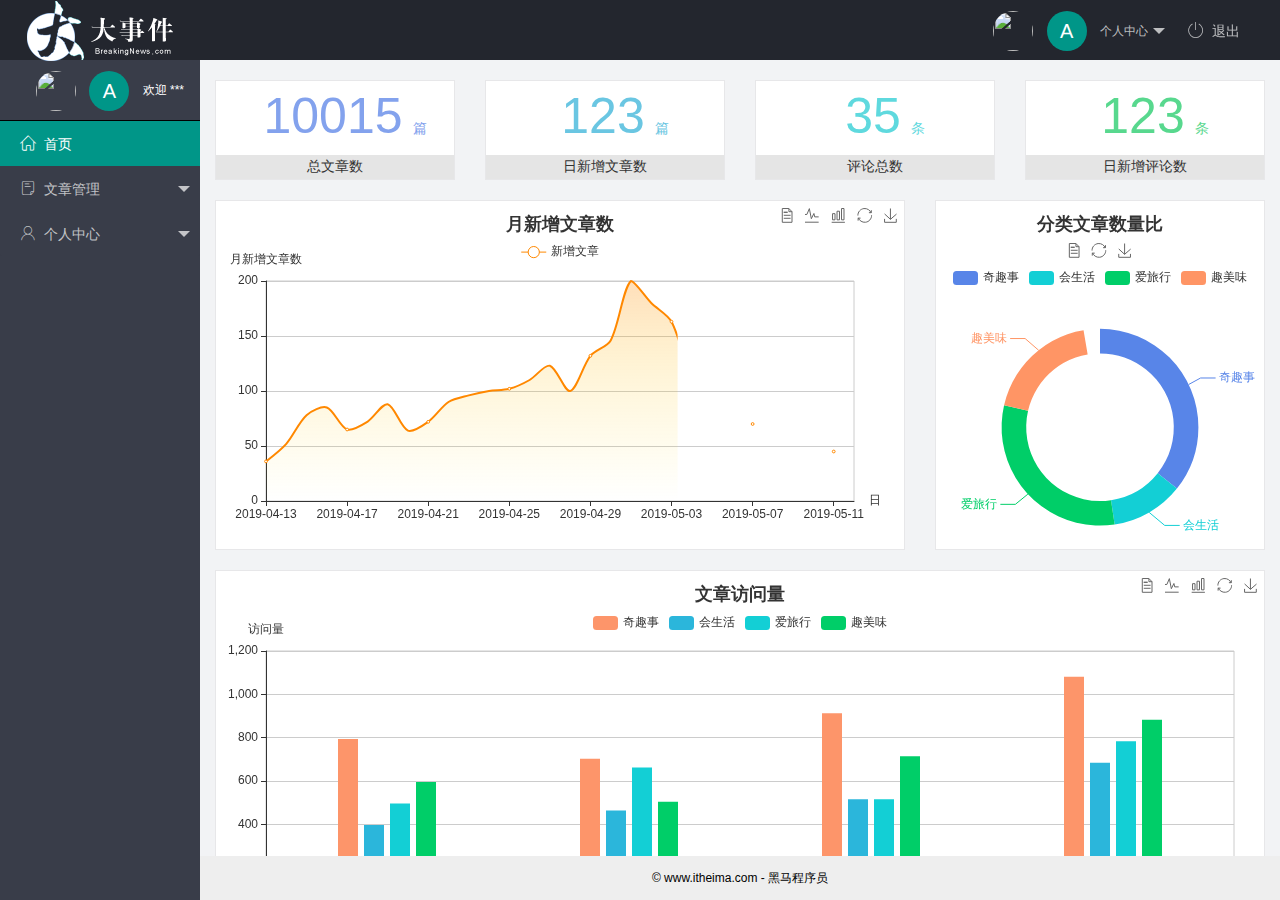
==== commit b1b0d067: "个人中心功能完成" ====
--- a/index.html
+++ b/index.html
@@ -29,9 +29,9 @@
                         个人中心
                     </a>
                     <dl class="layui-nav-child">
-                        <dd><a href="">基本资料</a></dd>
-                        <dd><a href="">更换头像</a></dd>
-                        <dd><a href="">重置密码</a></dd>
+                        <dd><a href="/user/user_info.html" target="fm">基本资料</a></dd>
+                        <dd><a href="/user/user_avatar.html" target="fm">更换头像</a></dd>
+                        <dd><a href="/user/user_pwd.html" target="fm">重置密码</a></dd>
                     </dl>
                 </li>
                 <li class="layui-nav-item"><a href="javascript:;" id="btnLogout"><span class="iconfont icon-tuichu"></span>退出</a></li>
@@ -60,9 +60,9 @@
                     <li class="layui-nav-item">
                         <a href="javascript:;"><span class="iconfont icon-user"></span>个人中心</a>
                         <dl class="layui-nav-child">
-                            <dd><a href="javascript:;"><i class="layui-icon layui-icon-app"></i> 基本资料</a></dd>
-                            <dd><a href="javascript:;"><i class="layui-icon layui-icon-app"></i> 更换头像</a></dd>
-                            <dd><a href="javascript:;"><i class="layui-icon layui-icon-app"></i> 重置密码</a></dd>
+                            <dd><a href="/user/user_info.html" target="fm"><i class="layui-icon layui-icon-app"></i> 基本资料</a></dd>
+                            <dd><a href="/user/user_avatar.html" target="fm"><i class="layui-icon layui-icon-app"></i> 更换头像</a></dd>
+                            <dd><a href="/user/user_pwd.html" target="fm"><i class="layui-icon layui-icon-app"></i> 重置密码</a></dd>
                         </dl>
                     </li>
                 </ul>
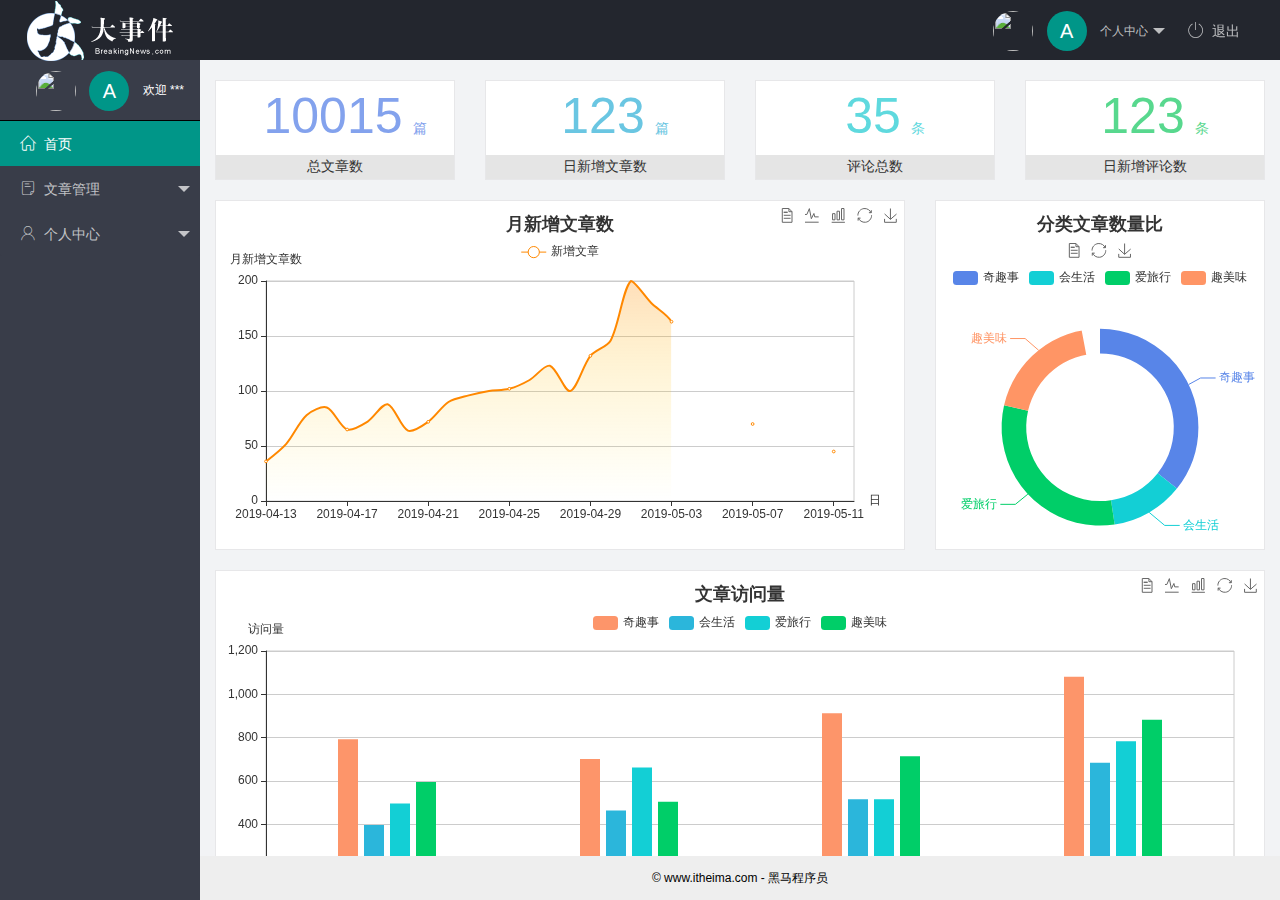
==== commit fbe8aad6: "文章管理功能完成" ====
--- a/index.html
+++ b/index.html
@@ -52,9 +52,9 @@
                     <li class="layui-nav-item">
                         <a class="" href="javascript:;"><span class="iconfont icon-16"></span>文章管理</a>
                         <dl class="layui-nav-child">
-                            <dd><a href="javascript:;"><i class="layui-icon layui-icon-app"></i> 文章类别</a></dd>
-                            <dd><a href="javascript:;"><i class="layui-icon layui-icon-app"></i> 文章列表</a></dd>
-                            <dd><a href="javascript:;"><i class="layui-icon layui-icon-app"></i> 发布文章</a></dd>
+                            <dd><a href="/article/art_cate.html" target="fm"><i class="layui-icon layui-icon-app"></i> 文章类别</a></dd>
+                            <dd><a id="art_list" href="/article/art_list.html" target="fm"><i class="layui-icon layui-icon-app"></i> 文章列表</a></dd>
+                            <dd><a href="/article/art_pub.html" target="fm"><i class="layui-icon layui-icon-app"></i> 发布文章</a></dd>
                         </dl>
                     </li>
                     <li class="layui-nav-item">
